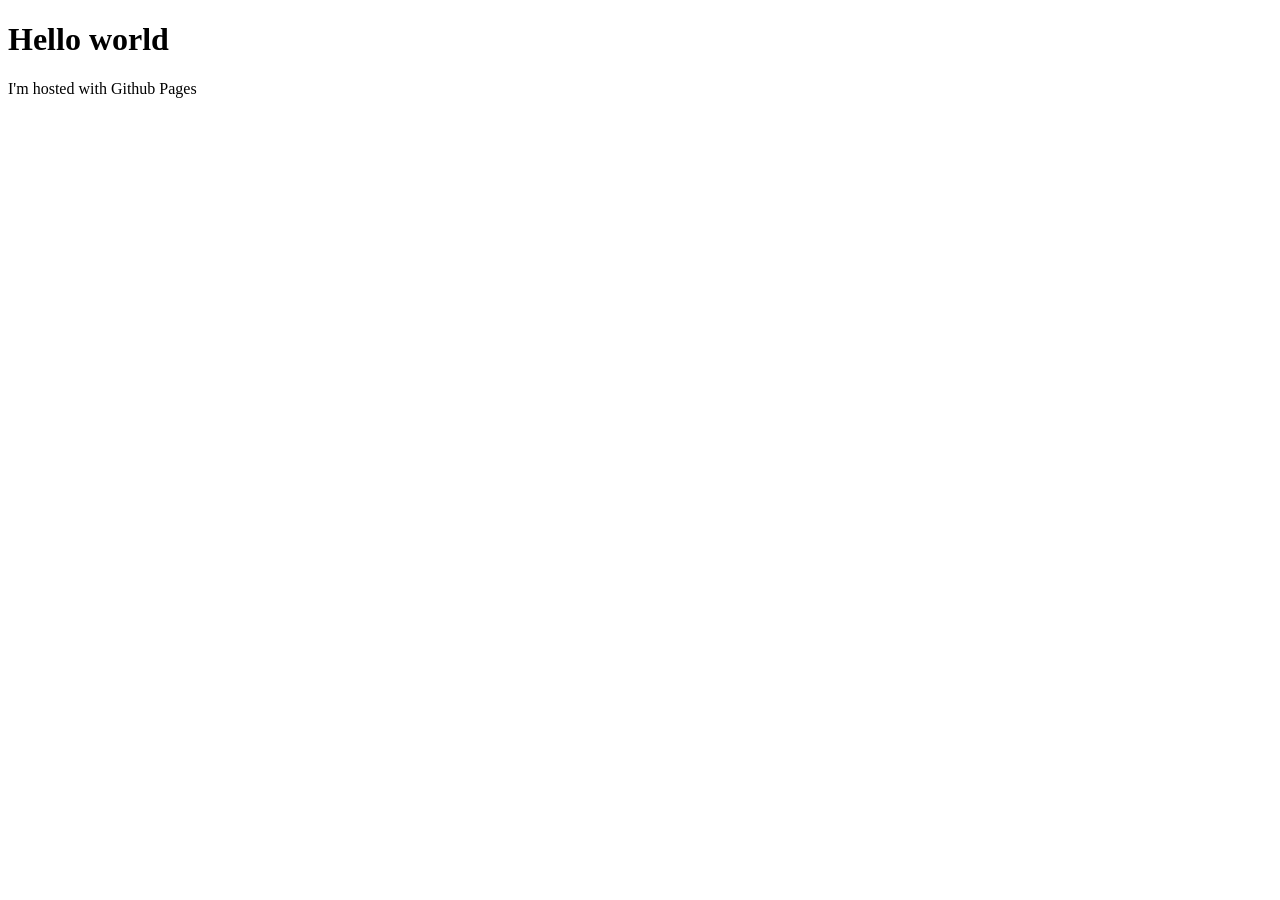
==== index.html @ 1a3bf4dc "Create index.html" ====
<!DOCTYPE html>
<html lang="en">
<head>
    <meta charset="UTF-8">
    <meta name="viewport" content="width=device-width, initial-scale=1.0">
    <title>Document</title>
</head>
<body>
    <h1>Hello world</h1>
    <p>I'm hosted with Github Pages</p>
</body>
</html>
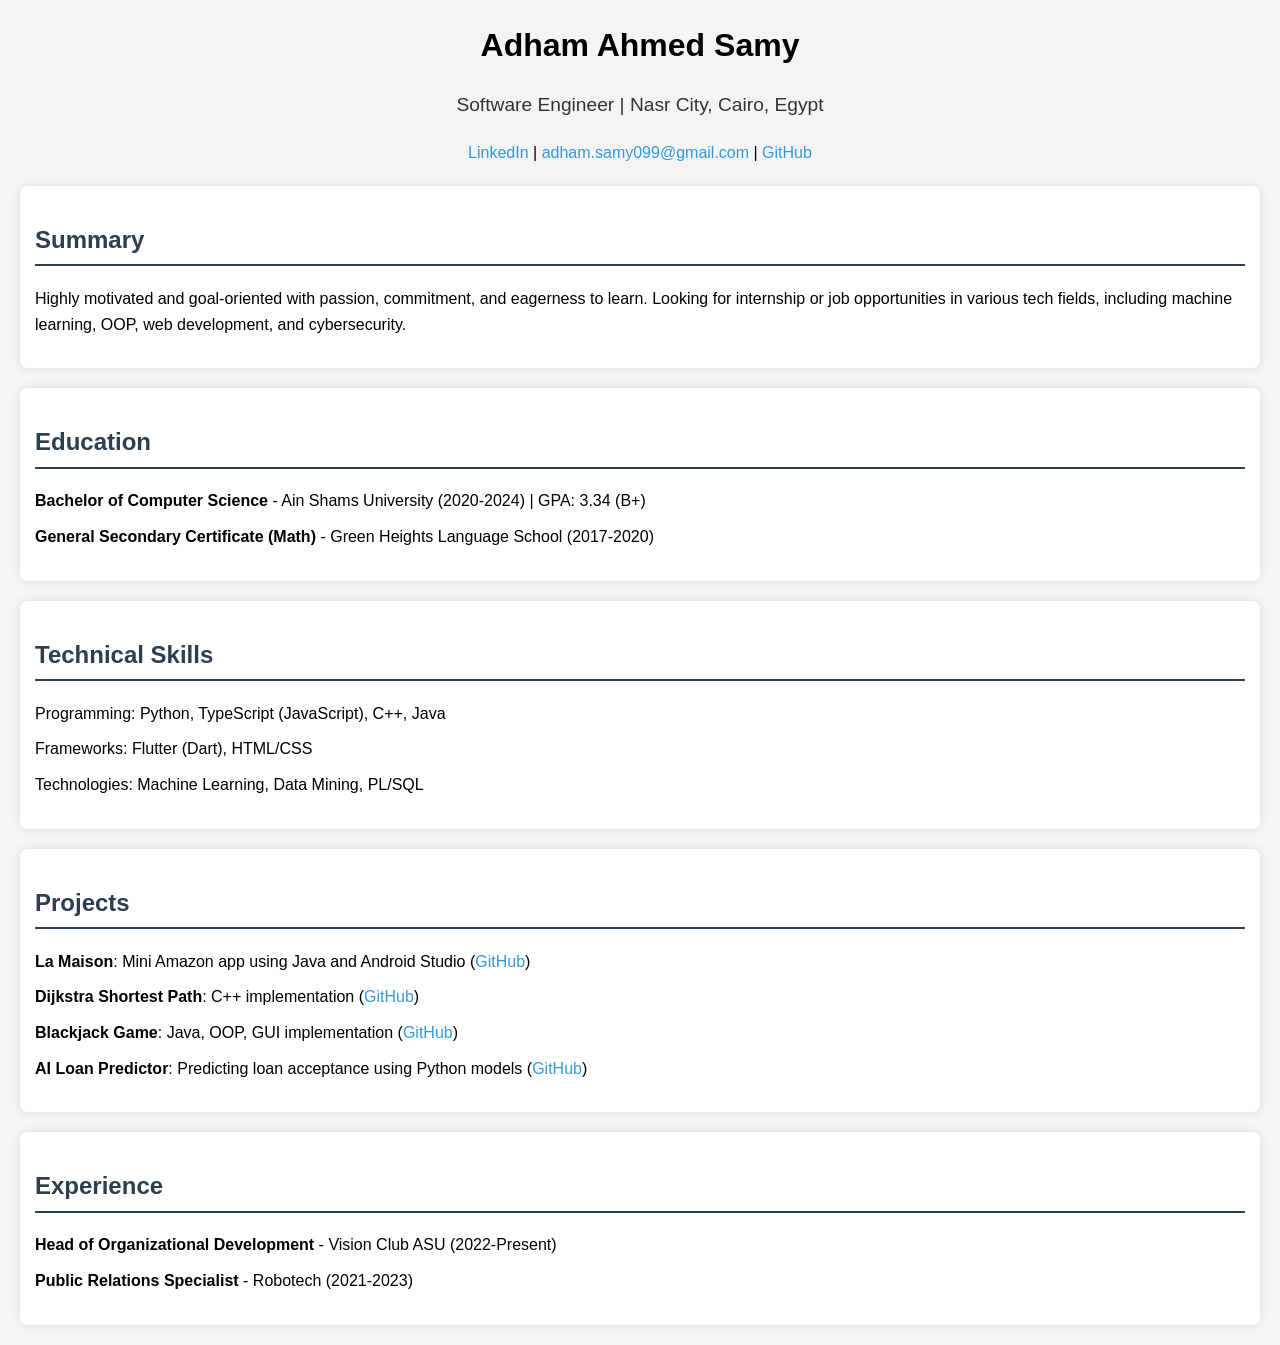
==== commit 98b2ece3: "ChatGpt1" ====
--- a/index.html
+++ b/index.html
@@ -3,10 +3,56 @@
 <head>
     <meta charset="UTF-8">
     <meta name="viewport" content="width=device-width, initial-scale=1.0">
-    <title>Document</title>
+    <title>Adham Ahmed Samy - CV</title>
+    <link rel="stylesheet" href="style.css">
 </head>
 <body>
-    <h1>Hello world</h1>
-    <p>I'm hosted with Github Pages</p>
+    <header>
+        <h1>Adham Ahmed Samy</h1>
+        <p>Software Engineer | Nasr City, Cairo, Egypt</p>
+        <a href="https://www.linkedin.com/in/adham-samy99/">LinkedIn</a> | 
+        <a href="mailto:adham.samy099@gmail.com">adham.samy099@gmail.com</a> | 
+        <a href="https://github.com/AdhamSamy58">GitHub</a>
+    </header>
+
+    <section>
+        <h2>Summary</h2>
+        <p>Highly motivated and goal-oriented with passion, commitment, and eagerness to learn. Looking for internship or job opportunities in various tech fields, including machine learning, OOP, web development, and cybersecurity.</p>
+    </section>
+
+    <section>
+        <h2>Education</h2>
+        <ul>
+            <li><strong>Bachelor of Computer Science</strong> - Ain Shams University (2020-2024) | GPA: 3.34 (B+)</li>
+            <li><strong>General Secondary Certificate (Math)</strong> - Green Heights Language School (2017-2020)</li>
+        </ul>
+    </section>
+
+    <section>
+        <h2>Technical Skills</h2>
+        <ul>
+            <li>Programming: Python, TypeScript (JavaScript), C++, Java</li>
+            <li>Frameworks: Flutter (Dart), HTML/CSS</li>
+            <li>Technologies: Machine Learning, Data Mining, PL/SQL</li>
+        </ul>
+    </section>
+
+    <section>
+        <h2>Projects</h2>
+        <ul>
+            <li><strong>La Maison</strong>: Mini Amazon app using Java and Android Studio (<a href="https://github.com/AdhamSamy58/La-Maison">GitHub</a>)</li>
+            <li><strong>Dijkstra Shortest Path</strong>: C++ implementation (<a href="https://github.com/AdhamSamy58/Dijkstra-shortest-path">GitHub</a>)</li>
+            <li><strong>Blackjack Game</strong>: Java, OOP, GUI implementation (<a href="https://github.com/AdhamSamy58/BlackJack">GitHub</a>)</li>
+            <li><strong>AI Loan Predictor</strong>: Predicting loan acceptance using Python models (<a href="https://github.com/AdhamSamy58/Loan-Prediction-AI">GitHub</a>)</li>
+        </ul>
+    </section>
+
+    <section>
+        <h2>Experience</h2>
+        <ul>
+            <li><strong>Head of Organizational Development</strong> - Vision Club ASU (2022-Present)</li>
+            <li><strong>Public Relations Specialist</strong> - Robotech (2021-2023)</li>
+        </ul>
+    </section>
 </body>
-</html>+</html>
--- a/style.css
+++ b/style.css
@@ -0,0 +1,53 @@
+body {
+    font-family: Arial, sans-serif;
+    margin: 20px;
+    background-color: #f4f4f4;
+    line-height: 1.6;
+}
+
+header {
+    text-align: center;
+    margin-bottom: 20px;
+}
+
+header h1 {
+    font-size: 2em;
+    margin: 0;
+}
+
+header p {
+    font-size: 1.2em;
+    color: #333;
+}
+
+section {
+    background: white;
+    padding: 15px;
+    margin-bottom: 20px;
+    border-radius: 8px;
+    box-shadow: 0 0 10px rgba(0, 0, 0, 0.1);
+}
+
+h2 {
+    color: #2c3e50;
+    border-bottom: 2px solid #2c3e50;
+    padding-bottom: 5px;
+}
+
+ul {
+    list-style-type: none;
+    padding: 0;
+}
+
+ul li {
+    margin-bottom: 10px;
+}
+
+a {
+    color: #3498db;
+    text-decoration: none;
+}
+
+a:hover {
+    text-decoration: underline;
+}
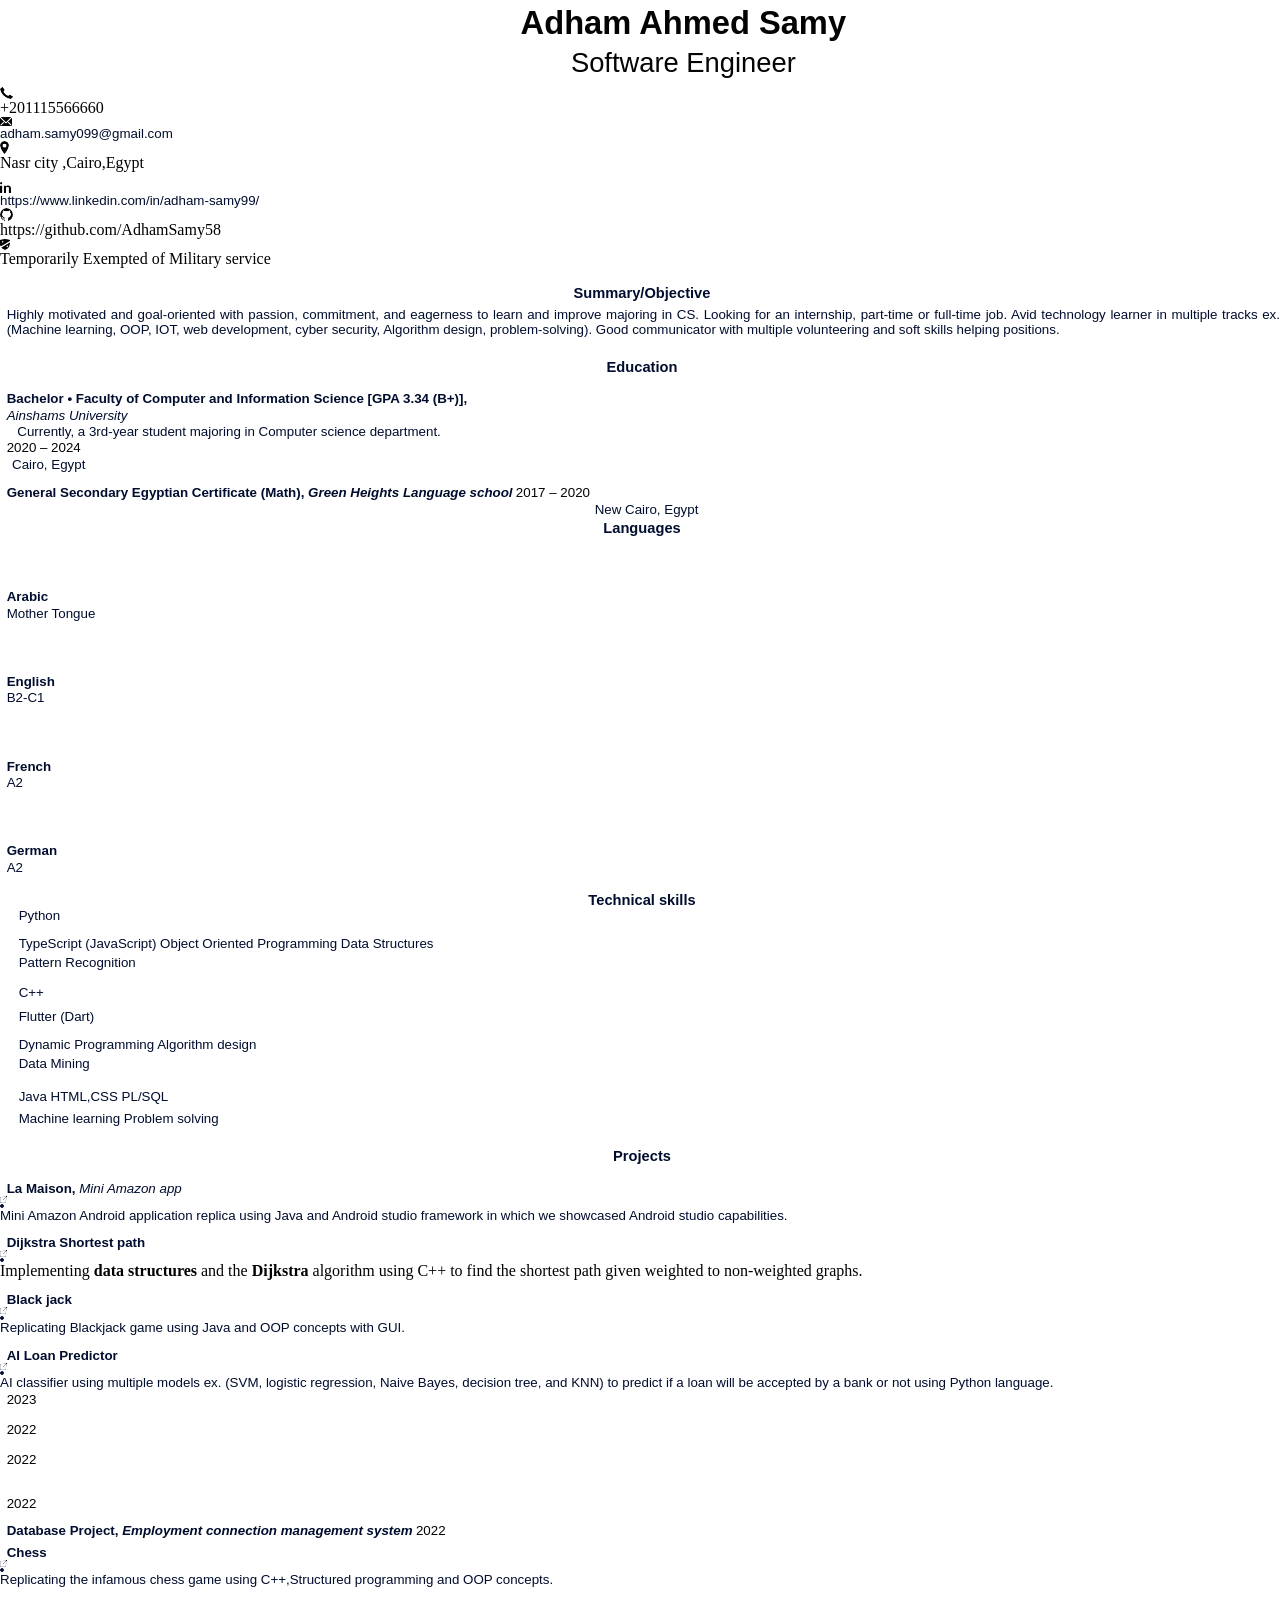
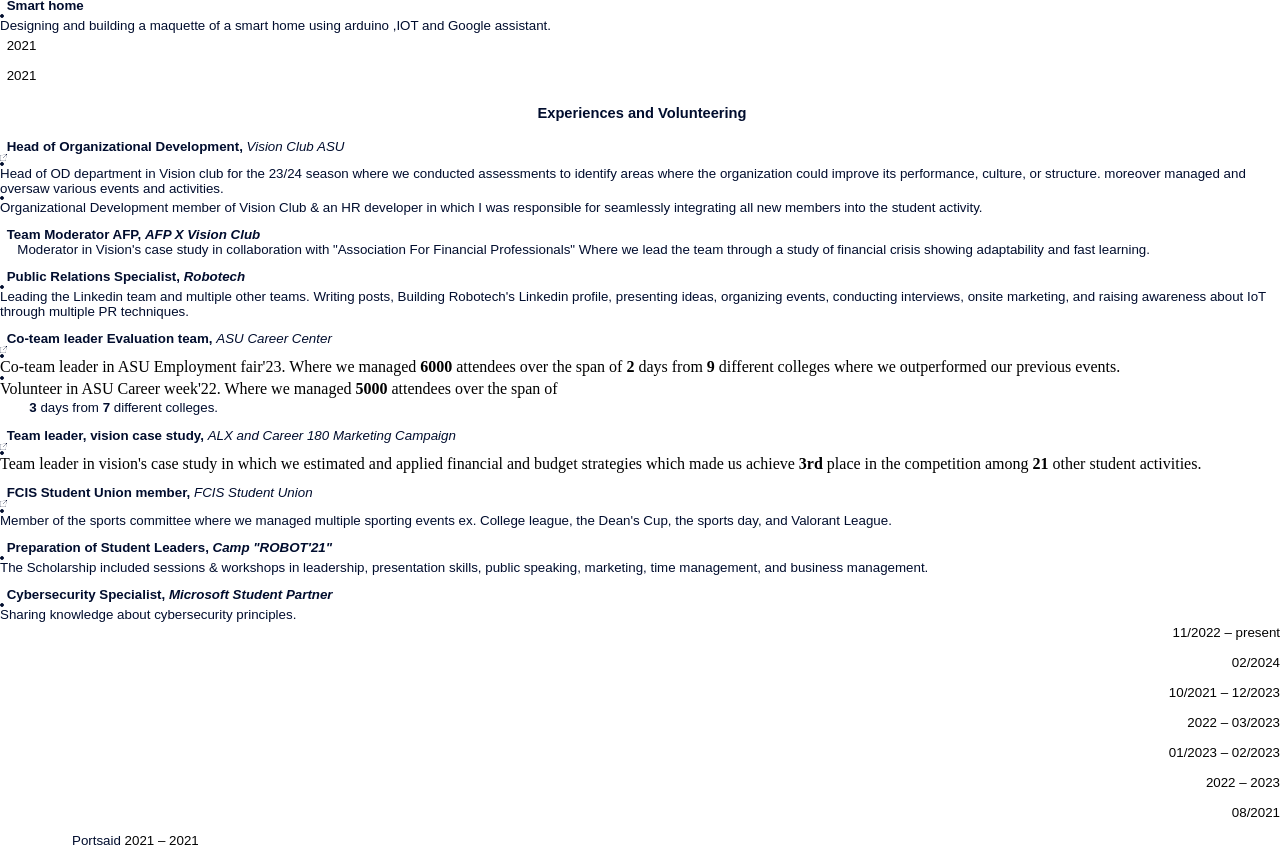
==== commit ddfb69ff: "2" ====
--- a/index.html
+++ b/index.html
@@ -1,58 +1,20 @@
-<!DOCTYPE html>
-<html lang="en">
-<head>
-    <meta charset="UTF-8">
-    <meta name="viewport" content="width=device-width, initial-scale=1.0">
-    <title>Adham Ahmed Samy - CV</title>
-    <link rel="stylesheet" href="style.css">
-</head>
-<body>
-    <header>
-        <h1>Adham Ahmed Samy</h1>
-        <p>Software Engineer | Nasr City, Cairo, Egypt</p>
-        <a href="https://www.linkedin.com/in/adham-samy99/">LinkedIn</a> | 
-        <a href="mailto:adham.samy099@gmail.com">adham.samy099@gmail.com</a> | 
-        <a href="https://github.com/AdhamSamy58">GitHub</a>
-    </header>
-
-    <section>
-        <h2>Summary</h2>
-        <p>Highly motivated and goal-oriented with passion, commitment, and eagerness to learn. Looking for internship or job opportunities in various tech fields, including machine learning, OOP, web development, and cybersecurity.</p>
-    </section>
-
-    <section>
-        <h2>Education</h2>
-        <ul>
-            <li><strong>Bachelor of Computer Science</strong> - Ain Shams University (2020-2024) | GPA: 3.34 (B+)</li>
-            <li><strong>General Secondary Certificate (Math)</strong> - Green Heights Language School (2017-2020)</li>
-        </ul>
-    </section>
-
-    <section>
-        <h2>Technical Skills</h2>
-        <ul>
-            <li>Programming: Python, TypeScript (JavaScript), C++, Java</li>
-            <li>Frameworks: Flutter (Dart), HTML/CSS</li>
-            <li>Technologies: Machine Learning, Data Mining, PL/SQL</li>
-        </ul>
-    </section>
-
-    <section>
-        <h2>Projects</h2>
-        <ul>
-            <li><strong>La Maison</strong>: Mini Amazon app using Java and Android Studio (<a href="https://github.com/AdhamSamy58/La-Maison">GitHub</a>)</li>
-            <li><strong>Dijkstra Shortest Path</strong>: C++ implementation (<a href="https://github.com/AdhamSamy58/Dijkstra-shortest-path">GitHub</a>)</li>
-            <li><strong>Blackjack Game</strong>: Java, OOP, GUI implementation (<a href="https://github.com/AdhamSamy58/BlackJack">GitHub</a>)</li>
-            <li><strong>AI Loan Predictor</strong>: Predicting loan acceptance using Python models (<a href="https://github.com/AdhamSamy58/Loan-Prediction-AI">GitHub</a>)</li>
-        </ul>
-    </section>
-
-    <section>
-        <h2>Experience</h2>
-        <ul>
-            <li><strong>Head of Organizational Development</strong> - Vision Club ASU (2022-Present)</li>
-            <li><strong>Public Relations Specialist</strong> - Robotech (2021-2023)</li>
-        </ul>
-    </section>
-</body>
-</html>
+<!DOCTYPE  html PUBLIC "-//W3C//DTD XHTML 1.0 Transitional//EN" "http://www.w3.org/TR/xhtml1/DTD/xhtml1-transitional.dtd">
+<html xmlns="http://www.w3.org/1999/xhtml" xml:lang="en" lang="en"><head><meta http-equiv="Content-Type" content="text/html; charset=utf-8"/><title>403af9e7-9fe2-481f-be42-6bff3a7cb228</title><meta name="author" content="FlowCV - https://flowcv.com"/><meta name="keywords" content="Free Online Resume Builder, FlowCV - https://flowcv.com"/><style type="text/css"> * {margin:0; padding:0; text-indent:0; }
+ h1 { color: #030303; font-family:"Gill Sans MT", sans-serif; font-style: normal; font-weight: bold; text-decoration: none; font-size: 24.5pt; }
+ .s1 { color: #030303; font-family:"Gill Sans MT", sans-serif; font-style: normal; font-weight: normal; text-decoration: none; font-size: 20.5pt; }
+ .s2 { color: black; font-family:"Times New Roman", serif; font-style: normal; font-weight: normal; text-decoration: none; font-size: 10pt; vertical-align: 1pt; }
+ .s3 { color: #010D2E; font-family:"Gill Sans MT", sans-serif; font-style: normal; font-weight: normal; text-decoration: none; font-size: 10pt; vertical-align: 1pt; }
+ .s4 { color: #010D2E; font-family:"Times New Roman", serif; font-style: normal; font-weight: normal; text-decoration: none; font-size: 10pt; vertical-align: 1pt; }
+ .s5 { color: #010D2E; font-family:"Gill Sans MT", sans-serif; font-style: normal; font-weight: normal; text-decoration: none; font-size: 10pt; vertical-align: 1pt; }
+ .s6 { color: #010D2E; font-family:"Times New Roman", serif; font-style: normal; font-weight: normal; text-decoration: none; font-size: 10pt; vertical-align: 1pt; }
+ .s7 { color: black; font-family:"Times New Roman", serif; font-style: normal; font-weight: normal; text-decoration: none; font-size: 10pt; }
+ .s8 { color: #010D2E; font-family:"Gill Sans MT", sans-serif; font-style: normal; font-weight: normal; text-decoration: none; font-size: 10pt; }
+ .s9 { color: #010D2E; font-family:"Times New Roman", serif; font-style: normal; font-weight: normal; text-decoration: none; font-size: 10pt; }
+ .p, p { color: #010D2E; font-family:"Gill Sans MT", sans-serif; font-style: normal; font-weight: normal; text-decoration: none; font-size: 10pt; margin:0pt; }
+ .s10 { color: #010D2E; font-family:"Times New Roman", serif; font-style: normal; font-weight: normal; text-decoration: none; font-size: 10pt; }
+ h2 { color: #010D2E; font-family:"Gill Sans MT", sans-serif; font-style: normal; font-weight: bold; text-decoration: none; font-size: 10pt; }
+ .s11 { color: #010D2E; font-family:"Gill Sans MT", sans-serif; font-style: italic; font-weight: normal; text-decoration: none; font-size: 10pt; }
+ .s12 { color: #030303; font-family:"Gill Sans MT", sans-serif; font-style: normal; font-weight: normal; text-decoration: none; font-size: 10pt; }
+ .a { color: #010D2E; font-family:"Gill Sans MT", sans-serif; font-style: normal; font-weight: bold; text-decoration: none; font-size: 10pt; }
+ .s13 { color: #010D2E; font-family:"Gill Sans MT", sans-serif; font-style: italic; font-weight: normal; text-decoration: none; font-size: 10pt; }
+</style></head><body><h1 style="padding-top: 3pt;padding-left: 65pt;text-indent: 0pt;text-align: center;">Adham Ahmed Samy</h1><p class="s1" style="padding-top: 4pt;padding-left: 65pt;text-indent: 0pt;text-align: center;">Software Engineer</p><p class="s3" style="padding-top: 6pt;padding-left: 65pt;text-indent: 0pt;text-align: center;"><span><table border="0" cellspacing="0" cellpadding="0"><tr><td><img width="13" height="12" src="[data-uri]"/></td></tr></table></span><span class="s2"> </span>+201115566660  <span><a href="mailto:adham.samy099@gmail.com"><table border="0" cellspacing="0" cellpadding="0"><tr><td><img width="12" height="9" src="[data-uri]"/></td></tr></table></a></span><a href="mailto:adham.samy099@gmail.com" class="s6" target="_blank"> </a><a href="mailto:adham.samy099@gmail.com" class="s5" target="_blank">adham.samy099@gmail.com  </a><span><table border="0" cellspacing="0" cellpadding="0"><tr><td><img width="9" height="13" src="[data-uri]"/></td></tr></table></span><span class="s4"> </span>Nasr city ,Cairo,Egypt</p><p style="padding-top: 7pt;padding-left: 65pt;text-indent: 0pt;line-height: 160%;text-align: center;"><span><a href="https://www.linkedin.com/in/adham-samy99/"><table border="0" cellspacing="0" cellpadding="0"><tr><td><img width="11" height="11" src="[data-uri]"/></td></tr></table></a></span><a href="https://www.linkedin.com/in/adham-samy99/" style=" color: black; font-family:&quot;Times New Roman&quot;, serif; font-style: normal; font-weight: normal; text-decoration: none; font-size: 10pt;" target="_blank"> </a><a href="https://www.linkedin.com/in/adham-samy99/" class="s8" target="_blank">https://www.linkedin.com/in/adham-samy99/ </a><span><a href="https://github.com/AdhamSamy58"><table border="0" cellspacing="0" cellpadding="0"><tr><td><img width="13" height="13" src="[data-uri]"/></td></tr></table></a></span><a href="https://github.com/AdhamSamy58" class="s9" target="_blank"> </a>https://github.com/AdhamSamy58 <span><table border="0" cellspacing="0" cellpadding="0"><tr><td><img width="10" height="11" src="[data-uri]"/></td></tr></table></span><span class="s10"> </span>Temporarily Exempted of Military service</p><p style="text-indent: 0pt;text-align: left;"><br/></p><p style="padding-top: 2pt;padding-left: 3pt;text-indent: 0pt;text-align: center;"><span style=" color: #010D2E; font-family:&quot;Gill Sans MT&quot;, sans-serif; font-style: normal; font-weight: bold; text-decoration: none; font-size: 11pt;">Summary/Objective</span></p><p style="padding-left: 5pt;text-indent: 0pt;text-align: left;"/><p style="padding-top: 5pt;padding-left: 5pt;text-indent: 0pt;line-height: 110%;text-align: justify;">Highly motivated and goal-oriented with passion, commitment, and eagerness to learn and improve majoring in CS. Looking for an internship, part-time or full-time job. Avid technology learner in multiple tracks ex. (Machine learning, OOP, IOT, web development, cyber security, Algorithm design, problem-solving). Good communicator with multiple volunteering and soft skills helping positions.</p><p style="padding-top: 3pt;text-indent: 0pt;text-align: left;"><br/></p><p style="padding-top: 2pt;padding-left: 3pt;text-indent: 0pt;text-align: center;"><span style=" color: #010D2E; font-family:&quot;Gill Sans MT&quot;, sans-serif; font-style: normal; font-weight: bold; text-decoration: none; font-size: 11pt;">Education</span></p><p style="padding-left: 5pt;text-indent: 0pt;text-align: left;"/><p style="text-indent: 0pt;text-align: left;"><br/></p><h2 style="padding-top: 1pt;padding-left: 5pt;text-indent: 0pt;text-align: left;">Bachelor • Faculty of Computer and Information Science [GPA 3.34 (B+)],</h2><p class="s11" style="padding-top: 1pt;padding-left: 5pt;text-indent: 0pt;text-align: left;">Ainshams University</p><p style="padding-top: 1pt;padding-left: 13pt;text-indent: 0pt;text-align: left;">Currently, a 3rd-year student majoring in Computer science department.</p><p class="s12" style="padding-top: 1pt;padding-left: 5pt;text-indent: 0pt;text-align: left;">2020 – 2024</p><p style="padding-top: 1pt;padding-left: 9pt;text-indent: 0pt;text-align: left;">Cairo, Egypt</p><h2 style="padding-top: 10pt;padding-left: 5pt;text-indent: 0pt;text-align: left;">General Secondary Egyptian Certificate (Math), <i>Green Heights Language school</i><span class="s10">             </span><span class="s12">2017 – 2020</span></h2><p style="padding-top: 1pt;padding-left: 446pt;text-indent: 0pt;text-align: left;">New Cairo, Egypt</p><p style="padding-top: 2pt;padding-left: 3pt;text-indent: 0pt;text-align: center;"><span style=" color: #010D2E; font-family:&quot;Gill Sans MT&quot;, sans-serif; font-style: normal; font-weight: bold; text-decoration: none; font-size: 11pt;">Languages</span></p><p style="text-indent: 0pt;text-align: left;"/><h2 style="padding-top: 40pt;padding-left: 5pt;text-indent: 0pt;text-align: left;">Arabic</h2><p style="padding-top: 1pt;padding-left: 5pt;text-indent: 0pt;text-align: left;">Mother Tongue</p><h2 style="padding-top: 40pt;padding-left: 5pt;text-indent: 0pt;text-align: left;">English</h2><p style="padding-top: 1pt;padding-left: 5pt;text-indent: 0pt;text-align: left;">B2-C1</p><h2 style="padding-top: 40pt;padding-left: 5pt;text-indent: 0pt;text-align: left;">French</h2><p style="padding-top: 1pt;padding-left: 5pt;text-indent: 0pt;text-align: left;">A2</p><h2 style="padding-top: 40pt;padding-left: 5pt;text-indent: 0pt;text-align: left;">German</h2><p style="padding-top: 1pt;padding-left: 5pt;text-indent: 0pt;text-align: left;">A2</p><p style="text-indent: 0pt;text-align: left;"><br/></p><p style="padding-top: 2pt;padding-left: 3pt;text-indent: 0pt;text-align: center;"><span style=" color: #010D2E; font-family:&quot;Gill Sans MT&quot;, sans-serif; font-style: normal; font-weight: bold; text-decoration: none; font-size: 11pt;">Technical skills</span></p><p style="text-indent: 0pt;text-align: left;"/><p style="text-indent: 0pt;text-align: left;"/><p style="padding-left: 14pt;text-indent: 0pt;text-align: left;">Python</p><p style="text-indent: 0pt;text-align: left;"/><p style="text-indent: 0pt;text-align: left;"/><p style="text-indent: 0pt;text-align: left;"/><p style="padding-top: 7pt;padding-left: 14pt;text-indent: 0pt;line-height: 168%;text-align: left;">TypeScript (JavaScript) Object Oriented Programming Data Structures</p><p style="text-indent: 0pt;text-align: left;"/><p style="padding-left: 14pt;text-indent: 0pt;text-align: left;">Pattern Recognition</p><p style="text-indent: 0pt;text-align: left;"><br/></p><p style="padding-left: 14pt;text-indent: 0pt;text-align: left;">C++</p><p style="text-indent: 0pt;text-align: left;"/><p style="text-indent: 0pt;text-align: left;"/><p style="padding-top: 7pt;padding-left: 14pt;text-indent: 0pt;text-align: left;">Flutter (Dart)</p><p style="text-indent: 0pt;text-align: left;"/><p style="text-indent: 0pt;text-align: left;"/><p style="padding-top: 7pt;padding-left: 14pt;text-indent: 0pt;line-height: 168%;text-align: left;">Dynamic Programming Algorithm design</p><p style="text-indent: 0pt;text-align: left;"/><p style="padding-left: 14pt;text-indent: 0pt;text-align: left;">Data Mining</p><p style="text-indent: 0pt;text-align: left;"><br/></p><p style="padding-left: 14pt;text-indent: 0pt;line-height: 168%;text-align: left;">Java HTML,CSS PL/SQL</p><p style="text-indent: 0pt;text-align: left;"/><p style="text-indent: 0pt;text-align: left;"/><p style="text-indent: 0pt;text-align: left;"/><p style="text-indent: 0pt;text-align: left;"/><p style="text-indent: 0pt;text-align: left;"/><p style="padding-left: 14pt;text-indent: 0pt;line-height: 168%;text-align: left;">Machine learning Problem solving</p><p style="text-indent: 0pt;text-align: left;"><br/></p><p style="padding-top: 2pt;padding-left: 3pt;text-indent: 0pt;text-align: center;"><span style=" color: #010D2E; font-family:&quot;Gill Sans MT&quot;, sans-serif; font-style: normal; font-weight: bold; text-decoration: none; font-size: 11pt;">Projects</span></p><p style="padding-left: 5pt;text-indent: 0pt;text-align: left;"/><p style="text-indent: 0pt;text-align: left;"><br/></p><p style="padding-top: 1pt;padding-left: 5pt;text-indent: 0pt;text-align: left;"><a href="https://github.com/AdhamSamy58/La-Maison" class="a" target="_blank">La Maison, </a><a href="https://github.com/AdhamSamy58/La-Maison" class="s13" target="_blank">Mini Amazon app </a><span><a href="https://github.com/AdhamSamy58/La-Maison"><table border="0" cellspacing="0" cellpadding="0"><tr><td><img width="7" height="7" src="[data-uri]"/></td></tr></table></a></span></p><p class="s7" style="padding-top: 1pt;padding-left: 22pt;text-indent: -7pt;line-height: 110%;text-align: left;"><span><table border="0" cellspacing="0" cellpadding="0"><tr><td><img width="4" height="4" src="[data-uri]"/></td></tr></table></span> <span class="p">Mini Amazon Android application replica using Java and Android studio framework in which we showcased Android studio capabilities.</span></p><p style="padding-top: 9pt;padding-left: 5pt;text-indent: 0pt;text-align: left;"><a href="https://github.com/AdhamSamy58/Dijkstra-shortest-path" class="a" target="_blank">Dijkstra Shortest path </a><span><a href="https://github.com/AdhamSamy58/Dijkstra-shortest-path"><table border="0" cellspacing="0" cellpadding="0"><tr><td><img width="7" height="7" src="[data-uri]"/></td></tr></table></a></span></p><p style="padding-top: 1pt;padding-left: 22pt;text-indent: -7pt;line-height: 110%;text-align: left;"><span><table border="0" cellspacing="0" cellpadding="0"><tr><td><img width="4" height="4" src="[data-uri]"/></td></tr></table></span><span class="s7"> </span>Implementing <b>data structures </b>and the <b>Dijkstra </b>algorithm using C++ to find the shortest path given weighted to non-weighted graphs.</p><p style="padding-top: 9pt;padding-left: 5pt;text-indent: 0pt;text-align: left;"><a href="https://github.com/AdhamSamy58/BlackJack" class="a" target="_blank">Black jack </a><span><a href="https://github.com/AdhamSamy58/BlackJack"><table border="0" cellspacing="0" cellpadding="0"><tr><td><img width="7" height="7" src="[data-uri]"/></td></tr></table></a></span></p><p class="s7" style="padding-top: 1pt;padding-left: 14pt;text-indent: 0pt;text-align: left;"><span><table border="0" cellspacing="0" cellpadding="0"><tr><td><img width="4" height="4" src="[data-uri]"/></td></tr></table></span> <span class="p">Replicating Blackjack game using Java and OOP concepts with GUI.</span></p><p style="padding-top: 10pt;padding-left: 5pt;text-indent: 0pt;text-align: left;"><a href="https://github.com/AdhamSamy58/Loan-Prediction-AI" class="a" target="_blank">AI Loan Predictor </a><span><a href="https://github.com/AdhamSamy58/Loan-Prediction-AI"><table border="0" cellspacing="0" cellpadding="0"><tr><td><img width="7" height="7" src="[data-uri]"/></td></tr></table></a></span></p><p class="s7" style="padding-top: 1pt;padding-left: 22pt;text-indent: -7pt;line-height: 110%;text-align: left;"><span><table border="0" cellspacing="0" cellpadding="0"><tr><td><img width="4" height="4" src="[data-uri]"/></td></tr></table></span> <span class="p">AI classifier using multiple models ex. (SVM, logistic regression, Naive Bayes, decision tree, and KNN) to predict if a loan will be accepted by a bank or not using Python language.</span></p><p class="s12" style="padding-top: 1pt;padding-left: 5pt;text-indent: 0pt;text-align: left;">2023</p><p style="text-indent: 0pt;text-align: left;"><br/></p><p class="s12" style="padding-left: 5pt;text-indent: 0pt;text-align: left;">2022</p><p style="text-indent: 0pt;text-align: left;"><br/></p><p class="s12" style="padding-left: 5pt;text-indent: 0pt;text-align: left;">2022</p><p style="padding-top: 11pt;text-indent: 0pt;text-align: left;"><br/></p><p class="s12" style="padding-left: 5pt;text-indent: 0pt;text-align: left;">2022</p><h2 style="padding-top: 9pt;padding-left: 5pt;text-indent: 0pt;text-align: left;">Database Project, <i>Employment connection management system</i><span class="s10">                           </span><span class="s12">2022</span></h2><p style="padding-top: 4pt;padding-left: 5pt;text-indent: 0pt;text-align: left;"><a href="https://github.com/AdhamSamy58/Chess-game" class="a" target="_blank">Chess </a><span><a href="https://github.com/AdhamSamy58/Chess-game"><table border="0" cellspacing="0" cellpadding="0"><tr><td><img width="7" height="7" src="[data-uri]"/></td></tr></table></a></span></p><p class="s7" style="padding-top: 1pt;padding-left: 22pt;text-indent: -7pt;line-height: 110%;text-align: left;"><span><table border="0" cellspacing="0" cellpadding="0"><tr><td><img width="4" height="4" src="[data-uri]"/></td></tr></table></span> <span class="p">Replicating the infamous chess game using C++,Structured programming and OOP concepts.</span></p><h2 style="padding-top: 8pt;padding-left: 5pt;text-indent: 0pt;text-align: left;">Smart home</h2><p class="s7" style="padding-top: 1pt;padding-left: 22pt;text-indent: -7pt;line-height: 110%;text-align: left;"><span><table border="0" cellspacing="0" cellpadding="0"><tr><td><img width="4" height="4" src="[data-uri]"/></td></tr></table></span> <span class="p">Designing and building a maquette of a smart home using arduino ,IOT and Google assistant.</span></p><p class="s12" style="padding-top: 4pt;padding-left: 5pt;text-indent: 0pt;text-align: left;">2021</p><p style="text-indent: 0pt;text-align: left;"><br/></p><p class="s12" style="padding-left: 5pt;text-indent: 0pt;text-align: left;">2021</p><p style="padding-top: 3pt;text-indent: 0pt;text-align: left;"><br/></p><p style="padding-top: 2pt;padding-left: 3pt;text-indent: 0pt;text-align: center;"><span style=" color: #010D2E; font-family:&quot;Gill Sans MT&quot;, sans-serif; font-style: normal; font-weight: bold; text-decoration: none; font-size: 11pt;">Experiences and Volunteering</span></p><p style="padding-left: 5pt;text-indent: 0pt;text-align: left;"/><p style="text-indent: 0pt;text-align: left;"><br/></p><p style="padding-top: 2pt;padding-left: 5pt;text-indent: 0pt;text-align: left;"><a href="https://www.instagram.com/p/CwVuozdtMpd/?utm_source=ig_web_copy_link&amp;igshid=MzRlODBiNWFlZA%3D%3D" class="a" target="_blank">Head of Organizational Development, </a><a href="https://www.instagram.com/p/CwVuozdtMpd/?utm_source=ig_web_copy_link&amp;igshid=MzRlODBiNWFlZA%3D%3D" class="s13" target="_blank">Vision Club ASU </a><span><a href="https://www.instagram.com/p/CwVuozdtMpd/?utm_source=ig_web_copy_link&amp;igshid=MzRlODBiNWFlZA%3D%3D"><table border="0" cellspacing="0" cellpadding="0"><tr><td><img width="7" height="7" src="[data-uri]"/></td></tr></table></a></span></p><p class="s7" style="padding-top: 1pt;padding-left: 22pt;text-indent: -7pt;line-height: 110%;text-align: left;"><span><table border="0" cellspacing="0" cellpadding="0"><tr><td><img width="4" height="4" src="[data-uri]"/></td></tr></table></span> <span class="p">Head of OD department in Vision club for the 23/24 season where we conducted assessments to identify areas where the organization could improve its performance, culture, or structure. moreover managed and oversaw various events and activities.</span></p><p class="s7" style="padding-left: 22pt;text-indent: -7pt;line-height: 110%;text-align: left;"><span><table border="0" cellspacing="0" cellpadding="0"><tr><td><img width="4" height="4" src="[data-uri]"/></td></tr></table></span> <span class="p">Organizational Development member of Vision Club &amp; an HR developer in which I was responsible for seamlessly integrating all new members into the student activity.</span></p><h2 style="padding-top: 9pt;padding-left: 5pt;text-indent: 0pt;text-align: left;">Team Moderator AFP, <i>AFP X Vision Club</i></h2><p style="padding-top: 1pt;padding-left: 13pt;text-indent: 0pt;line-height: 110%;text-align: left;">Moderator in Vision&#39;s case study in collaboration with &quot;Association For Financial Professionals&quot; Where we lead the team through a study of financial crisis showing adaptability and fast learning.</p><h2 style="padding-top: 8pt;padding-left: 5pt;text-indent: 0pt;text-align: left;">Public Relations Specialist, <i>Robotech</i></h2><p class="s7" style="padding-top: 1pt;padding-left: 22pt;text-indent: -7pt;line-height: 110%;text-align: left;"><span><table border="0" cellspacing="0" cellpadding="0"><tr><td><img width="4" height="4" src="[data-uri]"/></td></tr></table></span> <span class="p">Leading the Linkedin team and multiple other teams. Writing posts, Building Robotech&#39;s Linkedin profile, presenting ideas, organizing events, conducting interviews, onsite marketing, and raising awareness about IoT through multiple PR techniques.</span></p><p style="padding-top: 9pt;padding-left: 5pt;text-indent: 0pt;text-align: left;"><a href="https://github.com/AdhamSamy58/Career_week_22" class="a" target="_blank">Co-team leader Evaluation team, </a><a href="https://github.com/AdhamSamy58/Career_week_22" class="s13" target="_blank">ASU Career Center </a><span><a href="https://github.com/AdhamSamy58/Career_week_22"><table border="0" cellspacing="0" cellpadding="0"><tr><td><img width="7" height="7" src="[data-uri]"/></td></tr></table></a></span></p><p style="padding-top: 1pt;padding-left: 22pt;text-indent: -7pt;line-height: 110%;text-align: left;"><span><table border="0" cellspacing="0" cellpadding="0"><tr><td><img width="4" height="4" src="[data-uri]"/></td></tr></table></span><span class="s7"> </span>Co-team leader in ASU Employment fair&#39;23. Where we managed <b>6000 </b>attendees over the span of <b>2 </b>days from <b>9 </b>different colleges where we outperformed our previous events.</p><p style="padding-left: 14pt;text-indent: 0pt;line-height: 12pt;text-align: left;"><span><table border="0" cellspacing="0" cellpadding="0"><tr><td><img width="4" height="4" src="[data-uri]"/></td></tr></table></span><span class="s7"> </span>Volunteer in ASU Career week&#39;22. Where we managed <b>5000 </b>attendees over the span of</p><h2 style="padding-top: 1pt;padding-left: 22pt;text-indent: 0pt;text-align: left;">3 <span class="p">days from </span>7 <span class="p">different colleges.</span></h2><p style="padding-top: 10pt;padding-left: 5pt;text-indent: 0pt;text-align: left;"><a href="https://github.com/AdhamSamy58/Vision-case-study" class="a" target="_blank">Team leader, vision case study, </a><a href="https://github.com/AdhamSamy58/Vision-case-study" class="s13" target="_blank">ALX and Career 180 Marketing Campaign </a><span><a href="https://github.com/AdhamSamy58/Vision-case-study"><table border="0" cellspacing="0" cellpadding="0"><tr><td><img width="7" height="7" src="[data-uri]"/></td></tr></table></a></span></p><p style="padding-top: 1pt;padding-left: 22pt;text-indent: -7pt;line-height: 110%;text-align: left;"><span><table border="0" cellspacing="0" cellpadding="0"><tr><td><img width="4" height="4" src="[data-uri]"/></td></tr></table></span><span class="s7"> </span>Team leader in vision&#39;s case study in which we estimated and applied financial and budget strategies which made us achieve <b>3rd </b>place in the competition among <b>21 </b>other student activities.</p><p style="padding-top: 9pt;padding-left: 5pt;text-indent: 0pt;text-align: left;"><a href="https://www.facebook.com/FCIS.StudentUnion" class="a" target="_blank">FCIS Student Union member, </a><a href="https://www.facebook.com/FCIS.StudentUnion" class="s13" target="_blank">FCIS Student Union </a><span><a href="https://www.facebook.com/FCIS.StudentUnion"><table border="0" cellspacing="0" cellpadding="0"><tr><td><img width="7" height="7" src="[data-uri]"/></td></tr></table></a></span></p><p class="s7" style="padding-top: 1pt;padding-left: 22pt;text-indent: -7pt;line-height: 110%;text-align: left;"><span><table border="0" cellspacing="0" cellpadding="0"><tr><td><img width="4" height="4" src="[data-uri]"/></td></tr></table></span> <span class="p">Member of the sports committee where we managed multiple sporting events ex. College league, the Dean&#39;s Cup, the sports day, and Valorant League.</span></p><h2 style="padding-top: 9pt;padding-left: 5pt;text-indent: 0pt;text-align: left;">Preparation of Student Leaders, <i>Camp &quot;ROBOT&#39;21&quot;</i></h2><p class="s7" style="padding-top: 1pt;padding-left: 22pt;text-indent: -7pt;line-height: 110%;text-align: left;"><span><table border="0" cellspacing="0" cellpadding="0"><tr><td><img width="4" height="4" src="[data-uri]"/></td></tr></table></span> <span class="p">The Scholarship included sessions &amp; workshops in leadership, presentation skills, public speaking, marketing, time management, and business management.</span></p><h2 style="padding-top: 9pt;padding-left: 5pt;text-indent: 0pt;text-align: left;">Cybersecurity Specialist, <i>Microsoft Student Partner</i></h2><p class="s7" style="padding-top: 1pt;padding-left: 14pt;text-indent: 0pt;text-align: left;"><span><table border="0" cellspacing="0" cellpadding="0"><tr><td><img width="4" height="4" src="[data-uri]"/></td></tr></table></span> <span class="p">Sharing knowledge about cybersecurity principles.</span></p><p class="s12" style="padding-top: 2pt;text-indent: 0pt;text-align: right;">11/2022 – present</p><p style="text-indent: 0pt;text-align: left;"><br/></p><p class="s12" style="text-indent: 0pt;text-align: right;">02/2024</p><p style="text-indent: 0pt;text-align: left;"><br/></p><p class="s12" style="text-indent: 0pt;text-align: right;">10/2021 – 12/2023</p><p style="text-indent: 0pt;text-align: left;"><br/></p><p class="s12" style="text-indent: 0pt;text-align: right;">2022 – 03/2023</p><p style="text-indent: 0pt;text-align: left;"><br/></p><p class="s12" style="text-indent: 0pt;text-align: right;">01/2023 – 02/2023</p><p style="text-indent: 0pt;text-align: left;"><br/></p><p class="s12" style="text-indent: 0pt;text-align: right;">2022 – 2023</p><p style="text-indent: 0pt;text-align: left;"><br/></p><p class="s12" style="text-indent: 0pt;text-align: right;">08/2021</p><p style="padding-top: 1pt;padding-left: 36pt;text-indent: 18pt;line-height: 297%;text-align: left;">Portsaid <span style=" color: #030303;">2021 – 2021</span></p></body></html>
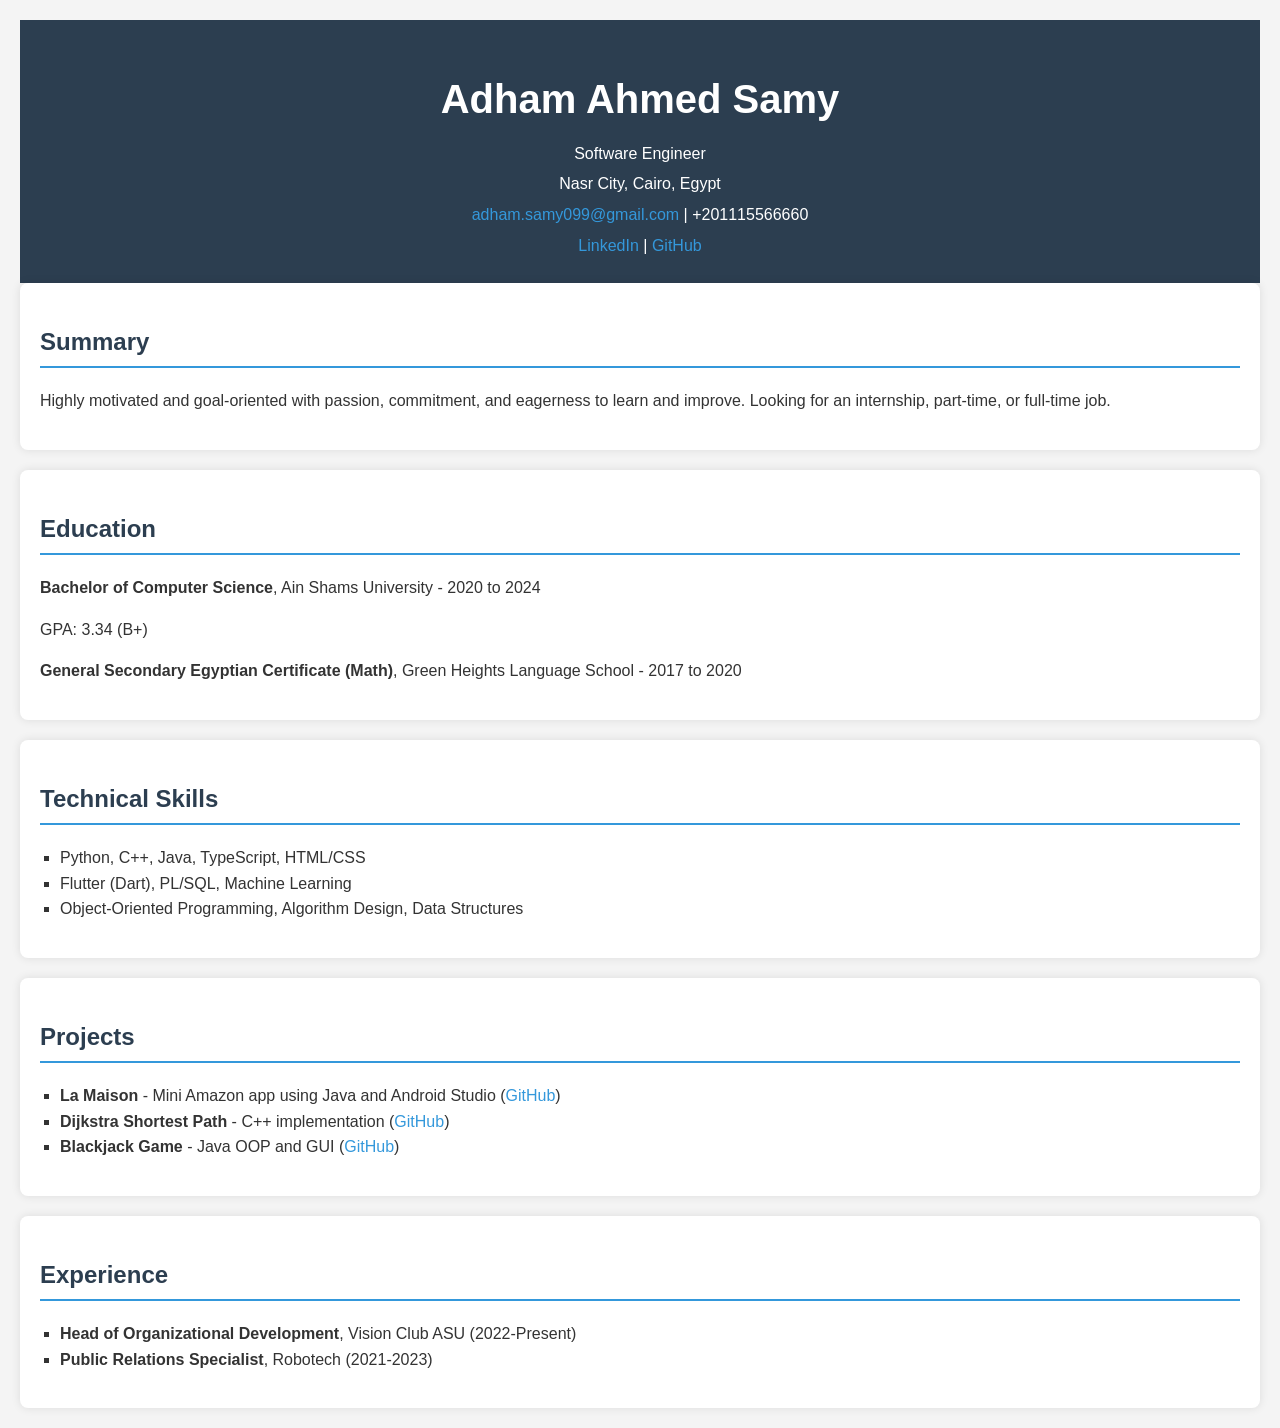
==== commit f5a12690: "3" ====
--- a/index.html
+++ b/index.html
@@ -1,4 +1,64 @@
-<!DOCTYPE  html PUBLIC "-//W3C//DTD XHTML 1.0 Transitional//EN" "http://www.w3.org/TR/xhtml1/DTD/xhtml1-transitional.dtd">
+<!DOCTYPE html>
+<html lang="en">
+<head>
+    <meta charset="UTF-8">
+    <meta name="viewport" content="width=device-width, initial-scale=1.0">
+    <title>Adham Ahmed Samy - CV</title>
+    <link rel="stylesheet" href="style.css">
+</head>
+<body>
+    <header>
+        <h1>Adham Ahmed Samy</h1>
+        <p>Software Engineer</p>
+        <p>Nasr City, Cairo, Egypt</p>
+        <p><a href="mailto:adham.samy099@gmail.com">adham.samy099@gmail.com</a> | +201115566660</p>
+        <p><a href="https://www.linkedin.com/in/adham-samy99/" target="_blank">LinkedIn</a> | <a href="https://github.com/AdhamSamy58" target="_blank">GitHub</a></p>
+    </header>
+
+    <section>
+        <h2>Summary</h2>
+        <p>Highly motivated and goal-oriented with passion, commitment, and eagerness to learn and improve. Looking for an internship, part-time, or full-time job.</p>
+    </section>
+
+    <section>
+        <h2>Education</h2>
+        <p><strong>Bachelor of Computer Science</strong>, Ain Shams University - 2020 to 2024</p>
+        <p>GPA: 3.34 (B+)</p>
+        <p><strong>General Secondary Egyptian Certificate (Math)</strong>, Green Heights Language School - 2017 to 2020</p>
+    </section>
+
+    <section>
+        <h2>Technical Skills</h2>
+        <ul>
+            <li>Python, C++, Java, TypeScript, HTML/CSS</li>
+            <li>Flutter (Dart), PL/SQL, Machine Learning</li>
+            <li>Object-Oriented Programming, Algorithm Design, Data Structures</li>
+        </ul>
+    </section>
+
+    <section>
+        <h2>Projects</h2>
+        <ul>
+            <li><strong>La Maison</strong> - Mini Amazon app using Java and Android Studio (<a href="https://github.com/AdhamSamy58/La-Maison">GitHub</a>)</li>
+            <li><strong>Dijkstra Shortest Path</strong> - C++ implementation (<a href="https://github.com/AdhamSamy58/Dijkstra-shortest-path">GitHub</a>)</li>
+            <li><strong>Blackjack Game</strong> - Java OOP and GUI (<a href="https://github.com/AdhamSamy58/BlackJack">GitHub</a>)</li>
+        </ul>
+    </section>
+
+    <section>
+        <h2>Experience</h2>
+        <ul>
+            <li><strong>Head of Organizational Development</strong>, Vision Club ASU (2022-Present)</li>
+            <li><strong>Public Relations Specialist</strong>, Robotech (2021-2023)</li>
+        </ul>
+    </section>
+</body>
+</html>
+
+
+
+
+<!-- <!DOCTYPE  html PUBLIC "-//W3C//DTD XHTML 1.0 Transitional//EN" "http://www.w3.org/TR/xhtml1/DTD/xhtml1-transitional.dtd">
 <html xmlns="http://www.w3.org/1999/xhtml" xml:lang="en" lang="en"><head><meta http-equiv="Content-Type" content="text/html; charset=utf-8"/><title>403af9e7-9fe2-481f-be42-6bff3a7cb228</title><meta name="author" content="FlowCV - https://flowcv.com"/><meta name="keywords" content="Free Online Resume Builder, FlowCV - https://flowcv.com"/><style type="text/css"> * {margin:0; padding:0; text-indent:0; }
  h1 { color: #030303; font-family:"Gill Sans MT", sans-serif; font-style: normal; font-weight: bold; text-decoration: none; font-size: 24.5pt; }
  .s1 { color: #030303; font-family:"Gill Sans MT", sans-serif; font-style: normal; font-weight: normal; text-decoration: none; font-size: 20.5pt; }
@@ -17,4 +77,4 @@
  .s12 { color: #030303; font-family:"Gill Sans MT", sans-serif; font-style: normal; font-weight: normal; text-decoration: none; font-size: 10pt; }
  .a { color: #010D2E; font-family:"Gill Sans MT", sans-serif; font-style: normal; font-weight: bold; text-decoration: none; font-size: 10pt; }
  .s13 { color: #010D2E; font-family:"Gill Sans MT", sans-serif; font-style: italic; font-weight: normal; text-decoration: none; font-size: 10pt; }
-</style></head><body><h1 style="padding-top: 3pt;padding-left: 65pt;text-indent: 0pt;text-align: center;">Adham Ahmed Samy</h1><p class="s1" style="padding-top: 4pt;padding-left: 65pt;text-indent: 0pt;text-align: center;">Software Engineer</p><p class="s3" style="padding-top: 6pt;padding-left: 65pt;text-indent: 0pt;text-align: center;"><span><table border="0" cellspacing="0" cellpadding="0"><tr><td><img width="13" height="12" src="[data-uri]"/></td></tr></table></span><span class="s2"> </span>+201115566660  <span><a href="mailto:adham.samy099@gmail.com"><table border="0" cellspacing="0" cellpadding="0"><tr><td><img width="12" height="9" src="[data-uri]"/></td></tr></table></a></span><a href="mailto:adham.samy099@gmail.com" class="s6" target="_blank"> </a><a href="mailto:adham.samy099@gmail.com" class="s5" target="_blank">adham.samy099@gmail.com  </a><span><table border="0" cellspacing="0" cellpadding="0"><tr><td><img width="9" height="13" src="[data-uri]"/></td></tr></table></span><span class="s4"> </span>Nasr city ,Cairo,Egypt</p><p style="padding-top: 7pt;padding-left: 65pt;text-indent: 0pt;line-height: 160%;text-align: center;"><span><a href="https://www.linkedin.com/in/adham-samy99/"><table border="0" cellspacing="0" cellpadding="0"><tr><td><img width="11" height="11" src="[data-uri]"/></td></tr></table></a></span><a href="https://www.linkedin.com/in/adham-samy99/" style=" color: black; font-family:&quot;Times New Roman&quot;, serif; font-style: normal; font-weight: normal; text-decoration: none; font-size: 10pt;" target="_blank"> </a><a href="https://www.linkedin.com/in/adham-samy99/" class="s8" target="_blank">https://www.linkedin.com/in/adham-samy99/ </a><span><a href="https://github.com/AdhamSamy58"><table border="0" cellspacing="0" cellpadding="0"><tr><td><img width="13" height="13" src="[data-uri]"/></td></tr></table></a></span><a href="https://github.com/AdhamSamy58" class="s9" target="_blank"> </a>https://github.com/AdhamSamy58 <span><table border="0" cellspacing="0" cellpadding="0"><tr><td><img width="10" height="11" src="[data-uri]"/></td></tr></table></span><span class="s10"> </span>Temporarily Exempted of Military service</p><p style="text-indent: 0pt;text-align: left;"><br/></p><p style="padding-top: 2pt;padding-left: 3pt;text-indent: 0pt;text-align: center;"><span style=" color: #010D2E; font-family:&quot;Gill Sans MT&quot;, sans-serif; font-style: normal; font-weight: bold; text-decoration: none; font-size: 11pt;">Summary/Objective</span></p><p style="padding-left: 5pt;text-indent: 0pt;text-align: left;"/><p style="padding-top: 5pt;padding-left: 5pt;text-indent: 0pt;line-height: 110%;text-align: justify;">Highly motivated and goal-oriented with passion, commitment, and eagerness to learn and improve majoring in CS. Looking for an internship, part-time or full-time job. Avid technology learner in multiple tracks ex. (Machine learning, OOP, IOT, web development, cyber security, Algorithm design, problem-solving). Good communicator with multiple volunteering and soft skills helping positions.</p><p style="padding-top: 3pt;text-indent: 0pt;text-align: left;"><br/></p><p style="padding-top: 2pt;padding-left: 3pt;text-indent: 0pt;text-align: center;"><span style=" color: #010D2E; font-family:&quot;Gill Sans MT&quot;, sans-serif; font-style: normal; font-weight: bold; text-decoration: none; font-size: 11pt;">Education</span></p><p style="padding-left: 5pt;text-indent: 0pt;text-align: left;"/><p style="text-indent: 0pt;text-align: left;"><br/></p><h2 style="padding-top: 1pt;padding-left: 5pt;text-indent: 0pt;text-align: left;">Bachelor • Faculty of Computer and Information Science [GPA 3.34 (B+)],</h2><p class="s11" style="padding-top: 1pt;padding-left: 5pt;text-indent: 0pt;text-align: left;">Ainshams University</p><p style="padding-top: 1pt;padding-left: 13pt;text-indent: 0pt;text-align: left;">Currently, a 3rd-year student majoring in Computer science department.</p><p class="s12" style="padding-top: 1pt;padding-left: 5pt;text-indent: 0pt;text-align: left;">2020 – 2024</p><p style="padding-top: 1pt;padding-left: 9pt;text-indent: 0pt;text-align: left;">Cairo, Egypt</p><h2 style="padding-top: 10pt;padding-left: 5pt;text-indent: 0pt;text-align: left;">General Secondary Egyptian Certificate (Math), <i>Green Heights Language school</i><span class="s10">             </span><span class="s12">2017 – 2020</span></h2><p style="padding-top: 1pt;padding-left: 446pt;text-indent: 0pt;text-align: left;">New Cairo, Egypt</p><p style="padding-top: 2pt;padding-left: 3pt;text-indent: 0pt;text-align: center;"><span style=" color: #010D2E; font-family:&quot;Gill Sans MT&quot;, sans-serif; font-style: normal; font-weight: bold; text-decoration: none; font-size: 11pt;">Languages</span></p><p style="text-indent: 0pt;text-align: left;"/><h2 style="padding-top: 40pt;padding-left: 5pt;text-indent: 0pt;text-align: left;">Arabic</h2><p style="padding-top: 1pt;padding-left: 5pt;text-indent: 0pt;text-align: left;">Mother Tongue</p><h2 style="padding-top: 40pt;padding-left: 5pt;text-indent: 0pt;text-align: left;">English</h2><p style="padding-top: 1pt;padding-left: 5pt;text-indent: 0pt;text-align: left;">B2-C1</p><h2 style="padding-top: 40pt;padding-left: 5pt;text-indent: 0pt;text-align: left;">French</h2><p style="padding-top: 1pt;padding-left: 5pt;text-indent: 0pt;text-align: left;">A2</p><h2 style="padding-top: 40pt;padding-left: 5pt;text-indent: 0pt;text-align: left;">German</h2><p style="padding-top: 1pt;padding-left: 5pt;text-indent: 0pt;text-align: left;">A2</p><p style="text-indent: 0pt;text-align: left;"><br/></p><p style="padding-top: 2pt;padding-left: 3pt;text-indent: 0pt;text-align: center;"><span style=" color: #010D2E; font-family:&quot;Gill Sans MT&quot;, sans-serif; font-style: normal; font-weight: bold; text-decoration: none; font-size: 11pt;">Technical skills</span></p><p style="text-indent: 0pt;text-align: left;"/><p style="text-indent: 0pt;text-align: left;"/><p style="padding-left: 14pt;text-indent: 0pt;text-align: left;">Python</p><p style="text-indent: 0pt;text-align: left;"/><p style="text-indent: 0pt;text-align: left;"/><p style="text-indent: 0pt;text-align: left;"/><p style="padding-top: 7pt;padding-left: 14pt;text-indent: 0pt;line-height: 168%;text-align: left;">TypeScript (JavaScript) Object Oriented Programming Data Structures</p><p style="text-indent: 0pt;text-align: left;"/><p style="padding-left: 14pt;text-indent: 0pt;text-align: left;">Pattern Recognition</p><p style="text-indent: 0pt;text-align: left;"><br/></p><p style="padding-left: 14pt;text-indent: 0pt;text-align: left;">C++</p><p style="text-indent: 0pt;text-align: left;"/><p style="text-indent: 0pt;text-align: left;"/><p style="padding-top: 7pt;padding-left: 14pt;text-indent: 0pt;text-align: left;">Flutter (Dart)</p><p style="text-indent: 0pt;text-align: left;"/><p style="text-indent: 0pt;text-align: left;"/><p style="padding-top: 7pt;padding-left: 14pt;text-indent: 0pt;line-height: 168%;text-align: left;">Dynamic Programming Algorithm design</p><p style="text-indent: 0pt;text-align: left;"/><p style="padding-left: 14pt;text-indent: 0pt;text-align: left;">Data Mining</p><p style="text-indent: 0pt;text-align: left;"><br/></p><p style="padding-left: 14pt;text-indent: 0pt;line-height: 168%;text-align: left;">Java HTML,CSS PL/SQL</p><p style="text-indent: 0pt;text-align: left;"/><p style="text-indent: 0pt;text-align: left;"/><p style="text-indent: 0pt;text-align: left;"/><p style="text-indent: 0pt;text-align: left;"/><p style="text-indent: 0pt;text-align: left;"/><p style="padding-left: 14pt;text-indent: 0pt;line-height: 168%;text-align: left;">Machine learning Problem solving</p><p style="text-indent: 0pt;text-align: left;"><br/></p><p style="padding-top: 2pt;padding-left: 3pt;text-indent: 0pt;text-align: center;"><span style=" color: #010D2E; font-family:&quot;Gill Sans MT&quot;, sans-serif; font-style: normal; font-weight: bold; text-decoration: none; font-size: 11pt;">Projects</span></p><p style="padding-left: 5pt;text-indent: 0pt;text-align: left;"/><p style="text-indent: 0pt;text-align: left;"><br/></p><p style="padding-top: 1pt;padding-left: 5pt;text-indent: 0pt;text-align: left;"><a href="https://github.com/AdhamSamy58/La-Maison" class="a" target="_blank">La Maison, </a><a href="https://github.com/AdhamSamy58/La-Maison" class="s13" target="_blank">Mini Amazon app </a><span><a href="https://github.com/AdhamSamy58/La-Maison"><table border="0" cellspacing="0" cellpadding="0"><tr><td><img width="7" height="7" src="[data-uri]"/></td></tr></table></a></span></p><p class="s7" style="padding-top: 1pt;padding-left: 22pt;text-indent: -7pt;line-height: 110%;text-align: left;"><span><table border="0" cellspacing="0" cellpadding="0"><tr><td><img width="4" height="4" src="[data-uri]"/></td></tr></table></span> <span class="p">Mini Amazon Android application replica using Java and Android studio framework in which we showcased Android studio capabilities.</span></p><p style="padding-top: 9pt;padding-left: 5pt;text-indent: 0pt;text-align: left;"><a href="https://github.com/AdhamSamy58/Dijkstra-shortest-path" class="a" target="_blank">Dijkstra Shortest path </a><span><a href="https://github.com/AdhamSamy58/Dijkstra-shortest-path"><table border="0" cellspacing="0" cellpadding="0"><tr><td><img width="7" height="7" src="[data-uri]"/></td></tr></table></a></span></p><p style="padding-top: 1pt;padding-left: 22pt;text-indent: -7pt;line-height: 110%;text-align: left;"><span><table border="0" cellspacing="0" cellpadding="0"><tr><td><img width="4" height="4" src="[data-uri]"/></td></tr></table></span><span class="s7"> </span>Implementing <b>data structures </b>and the <b>Dijkstra </b>algorithm using C++ to find the shortest path given weighted to non-weighted graphs.</p><p style="padding-top: 9pt;padding-left: 5pt;text-indent: 0pt;text-align: left;"><a href="https://github.com/AdhamSamy58/BlackJack" class="a" target="_blank">Black jack </a><span><a href="https://github.com/AdhamSamy58/BlackJack"><table border="0" cellspacing="0" cellpadding="0"><tr><td><img width="7" height="7" src="[data-uri]"/></td></tr></table></a></span></p><p class="s7" style="padding-top: 1pt;padding-left: 14pt;text-indent: 0pt;text-align: left;"><span><table border="0" cellspacing="0" cellpadding="0"><tr><td><img width="4" height="4" src="[data-uri]"/></td></tr></table></span> <span class="p">Replicating Blackjack game using Java and OOP concepts with GUI.</span></p><p style="padding-top: 10pt;padding-left: 5pt;text-indent: 0pt;text-align: left;"><a href="https://github.com/AdhamSamy58/Loan-Prediction-AI" class="a" target="_blank">AI Loan Predictor </a><span><a href="https://github.com/AdhamSamy58/Loan-Prediction-AI"><table border="0" cellspacing="0" cellpadding="0"><tr><td><img width="7" height="7" src="[data-uri]"/></td></tr></table></a></span></p><p class="s7" style="padding-top: 1pt;padding-left: 22pt;text-indent: -7pt;line-height: 110%;text-align: left;"><span><table border="0" cellspacing="0" cellpadding="0"><tr><td><img width="4" height="4" src="[data-uri]"/></td></tr></table></span> <span class="p">AI classifier using multiple models ex. (SVM, logistic regression, Naive Bayes, decision tree, and KNN) to predict if a loan will be accepted by a bank or not using Python language.</span></p><p class="s12" style="padding-top: 1pt;padding-left: 5pt;text-indent: 0pt;text-align: left;">2023</p><p style="text-indent: 0pt;text-align: left;"><br/></p><p class="s12" style="padding-left: 5pt;text-indent: 0pt;text-align: left;">2022</p><p style="text-indent: 0pt;text-align: left;"><br/></p><p class="s12" style="padding-left: 5pt;text-indent: 0pt;text-align: left;">2022</p><p style="padding-top: 11pt;text-indent: 0pt;text-align: left;"><br/></p><p class="s12" style="padding-left: 5pt;text-indent: 0pt;text-align: left;">2022</p><h2 style="padding-top: 9pt;padding-left: 5pt;text-indent: 0pt;text-align: left;">Database Project, <i>Employment connection management system</i><span class="s10">                           </span><span class="s12">2022</span></h2><p style="padding-top: 4pt;padding-left: 5pt;text-indent: 0pt;text-align: left;"><a href="https://github.com/AdhamSamy58/Chess-game" class="a" target="_blank">Chess </a><span><a href="https://github.com/AdhamSamy58/Chess-game"><table border="0" cellspacing="0" cellpadding="0"><tr><td><img width="7" height="7" src="[data-uri]"/></td></tr></table></a></span></p><p class="s7" style="padding-top: 1pt;padding-left: 22pt;text-indent: -7pt;line-height: 110%;text-align: left;"><span><table border="0" cellspacing="0" cellpadding="0"><tr><td><img width="4" height="4" src="[data-uri]"/></td></tr></table></span> <span class="p">Replicating the infamous chess game using C++,Structured programming and OOP concepts.</span></p><h2 style="padding-top: 8pt;padding-left: 5pt;text-indent: 0pt;text-align: left;">Smart home</h2><p class="s7" style="padding-top: 1pt;padding-left: 22pt;text-indent: -7pt;line-height: 110%;text-align: left;"><span><table border="0" cellspacing="0" cellpadding="0"><tr><td><img width="4" height="4" src="[data-uri]"/></td></tr></table></span> <span class="p">Designing and building a maquette of a smart home using arduino ,IOT and Google assistant.</span></p><p class="s12" style="padding-top: 4pt;padding-left: 5pt;text-indent: 0pt;text-align: left;">2021</p><p style="text-indent: 0pt;text-align: left;"><br/></p><p class="s12" style="padding-left: 5pt;text-indent: 0pt;text-align: left;">2021</p><p style="padding-top: 3pt;text-indent: 0pt;text-align: left;"><br/></p><p style="padding-top: 2pt;padding-left: 3pt;text-indent: 0pt;text-align: center;"><span style=" color: #010D2E; font-family:&quot;Gill Sans MT&quot;, sans-serif; font-style: normal; font-weight: bold; text-decoration: none; font-size: 11pt;">Experiences and Volunteering</span></p><p style="padding-left: 5pt;text-indent: 0pt;text-align: left;"/><p style="text-indent: 0pt;text-align: left;"><br/></p><p style="padding-top: 2pt;padding-left: 5pt;text-indent: 0pt;text-align: left;"><a href="https://www.instagram.com/p/CwVuozdtMpd/?utm_source=ig_web_copy_link&amp;igshid=MzRlODBiNWFlZA%3D%3D" class="a" target="_blank">Head of Organizational Development, </a><a href="https://www.instagram.com/p/CwVuozdtMpd/?utm_source=ig_web_copy_link&amp;igshid=MzRlODBiNWFlZA%3D%3D" class="s13" target="_blank">Vision Club ASU </a><span><a href="https://www.instagram.com/p/CwVuozdtMpd/?utm_source=ig_web_copy_link&amp;igshid=MzRlODBiNWFlZA%3D%3D"><table border="0" cellspacing="0" cellpadding="0"><tr><td><img width="7" height="7" src="[data-uri]"/></td></tr></table></a></span></p><p class="s7" style="padding-top: 1pt;padding-left: 22pt;text-indent: -7pt;line-height: 110%;text-align: left;"><span><table border="0" cellspacing="0" cellpadding="0"><tr><td><img width="4" height="4" src="[data-uri]"/></td></tr></table></span> <span class="p">Head of OD department in Vision club for the 23/24 season where we conducted assessments to identify areas where the organization could improve its performance, culture, or structure. moreover managed and oversaw various events and activities.</span></p><p class="s7" style="padding-left: 22pt;text-indent: -7pt;line-height: 110%;text-align: left;"><span><table border="0" cellspacing="0" cellpadding="0"><tr><td><img width="4" height="4" src="[data-uri]"/></td></tr></table></span> <span class="p">Organizational Development member of Vision Club &amp; an HR developer in which I was responsible for seamlessly integrating all new members into the student activity.</span></p><h2 style="padding-top: 9pt;padding-left: 5pt;text-indent: 0pt;text-align: left;">Team Moderator AFP, <i>AFP X Vision Club</i></h2><p style="padding-top: 1pt;padding-left: 13pt;text-indent: 0pt;line-height: 110%;text-align: left;">Moderator in Vision&#39;s case study in collaboration with &quot;Association For Financial Professionals&quot; Where we lead the team through a study of financial crisis showing adaptability and fast learning.</p><h2 style="padding-top: 8pt;padding-left: 5pt;text-indent: 0pt;text-align: left;">Public Relations Specialist, <i>Robotech</i></h2><p class="s7" style="padding-top: 1pt;padding-left: 22pt;text-indent: -7pt;line-height: 110%;text-align: left;"><span><table border="0" cellspacing="0" cellpadding="0"><tr><td><img width="4" height="4" src="[data-uri]"/></td></tr></table></span> <span class="p">Leading the Linkedin team and multiple other teams. Writing posts, Building Robotech&#39;s Linkedin profile, presenting ideas, organizing events, conducting interviews, onsite marketing, and raising awareness about IoT through multiple PR techniques.</span></p><p style="padding-top: 9pt;padding-left: 5pt;text-indent: 0pt;text-align: left;"><a href="https://github.com/AdhamSamy58/Career_week_22" class="a" target="_blank">Co-team leader Evaluation team, </a><a href="https://github.com/AdhamSamy58/Career_week_22" class="s13" target="_blank">ASU Career Center </a><span><a href="https://github.com/AdhamSamy58/Career_week_22"><table border="0" cellspacing="0" cellpadding="0"><tr><td><img width="7" height="7" src="[data-uri]"/></td></tr></table></a></span></p><p style="padding-top: 1pt;padding-left: 22pt;text-indent: -7pt;line-height: 110%;text-align: left;"><span><table border="0" cellspacing="0" cellpadding="0"><tr><td><img width="4" height="4" src="[data-uri]"/></td></tr></table></span><span class="s7"> </span>Co-team leader in ASU Employment fair&#39;23. Where we managed <b>6000 </b>attendees over the span of <b>2 </b>days from <b>9 </b>different colleges where we outperformed our previous events.</p><p style="padding-left: 14pt;text-indent: 0pt;line-height: 12pt;text-align: left;"><span><table border="0" cellspacing="0" cellpadding="0"><tr><td><img width="4" height="4" src="[data-uri]"/></td></tr></table></span><span class="s7"> </span>Volunteer in ASU Career week&#39;22. Where we managed <b>5000 </b>attendees over the span of</p><h2 style="padding-top: 1pt;padding-left: 22pt;text-indent: 0pt;text-align: left;">3 <span class="p">days from </span>7 <span class="p">different colleges.</span></h2><p style="padding-top: 10pt;padding-left: 5pt;text-indent: 0pt;text-align: left;"><a href="https://github.com/AdhamSamy58/Vision-case-study" class="a" target="_blank">Team leader, vision case study, </a><a href="https://github.com/AdhamSamy58/Vision-case-study" class="s13" target="_blank">ALX and Career 180 Marketing Campaign </a><span><a href="https://github.com/AdhamSamy58/Vision-case-study"><table border="0" cellspacing="0" cellpadding="0"><tr><td><img width="7" height="7" src="[data-uri]"/></td></tr></table></a></span></p><p style="padding-top: 1pt;padding-left: 22pt;text-indent: -7pt;line-height: 110%;text-align: left;"><span><table border="0" cellspacing="0" cellpadding="0"><tr><td><img width="4" height="4" src="[data-uri]"/></td></tr></table></span><span class="s7"> </span>Team leader in vision&#39;s case study in which we estimated and applied financial and budget strategies which made us achieve <b>3rd </b>place in the competition among <b>21 </b>other student activities.</p><p style="padding-top: 9pt;padding-left: 5pt;text-indent: 0pt;text-align: left;"><a href="https://www.facebook.com/FCIS.StudentUnion" class="a" target="_blank">FCIS Student Union member, </a><a href="https://www.facebook.com/FCIS.StudentUnion" class="s13" target="_blank">FCIS Student Union </a><span><a href="https://www.facebook.com/FCIS.StudentUnion"><table border="0" cellspacing="0" cellpadding="0"><tr><td><img width="7" height="7" src="[data-uri]"/></td></tr></table></a></span></p><p class="s7" style="padding-top: 1pt;padding-left: 22pt;text-indent: -7pt;line-height: 110%;text-align: left;"><span><table border="0" cellspacing="0" cellpadding="0"><tr><td><img width="4" height="4" src="[data-uri]"/></td></tr></table></span> <span class="p">Member of the sports committee where we managed multiple sporting events ex. College league, the Dean&#39;s Cup, the sports day, and Valorant League.</span></p><h2 style="padding-top: 9pt;padding-left: 5pt;text-indent: 0pt;text-align: left;">Preparation of Student Leaders, <i>Camp &quot;ROBOT&#39;21&quot;</i></h2><p class="s7" style="padding-top: 1pt;padding-left: 22pt;text-indent: -7pt;line-height: 110%;text-align: left;"><span><table border="0" cellspacing="0" cellpadding="0"><tr><td><img width="4" height="4" src="[data-uri]"/></td></tr></table></span> <span class="p">The Scholarship included sessions &amp; workshops in leadership, presentation skills, public speaking, marketing, time management, and business management.</span></p><h2 style="padding-top: 9pt;padding-left: 5pt;text-indent: 0pt;text-align: left;">Cybersecurity Specialist, <i>Microsoft Student Partner</i></h2><p class="s7" style="padding-top: 1pt;padding-left: 14pt;text-indent: 0pt;text-align: left;"><span><table border="0" cellspacing="0" cellpadding="0"><tr><td><img width="4" height="4" src="[data-uri]"/></td></tr></table></span> <span class="p">Sharing knowledge about cybersecurity principles.</span></p><p class="s12" style="padding-top: 2pt;text-indent: 0pt;text-align: right;">11/2022 – present</p><p style="text-indent: 0pt;text-align: left;"><br/></p><p class="s12" style="text-indent: 0pt;text-align: right;">02/2024</p><p style="text-indent: 0pt;text-align: left;"><br/></p><p class="s12" style="text-indent: 0pt;text-align: right;">10/2021 – 12/2023</p><p style="text-indent: 0pt;text-align: left;"><br/></p><p class="s12" style="text-indent: 0pt;text-align: right;">2022 – 03/2023</p><p style="text-indent: 0pt;text-align: left;"><br/></p><p class="s12" style="text-indent: 0pt;text-align: right;">01/2023 – 02/2023</p><p style="text-indent: 0pt;text-align: left;"><br/></p><p class="s12" style="text-indent: 0pt;text-align: right;">2022 – 2023</p><p style="text-indent: 0pt;text-align: left;"><br/></p><p class="s12" style="text-indent: 0pt;text-align: right;">08/2021</p><p style="padding-top: 1pt;padding-left: 36pt;text-indent: 18pt;line-height: 297%;text-align: left;">Portsaid <span style=" color: #030303;">2021 – 2021</span></p></body></html>
+</style></head><body><h1 style="padding-top: 3pt;padding-left: 65pt;text-indent: 0pt;text-align: center;">Adham Ahmed Samy</h1><p class="s1" style="padding-top: 4pt;padding-left: 65pt;text-indent: 0pt;text-align: center;">Software Engineer</p><p class="s3" style="padding-top: 6pt;padding-left: 65pt;text-indent: 0pt;text-align: center;"><span><table border="0" cellspacing="0" cellpadding="0"><tr><td><img width="13" height="12" src="[data-uri]"/></td></tr></table></span><span class="s2"> </span>+201115566660  <span><a href="mailto:adham.samy099@gmail.com"><table border="0" cellspacing="0" cellpadding="0"><tr><td><img width="12" height="9" src="[data-uri]"/></td></tr></table></a></span><a href="mailto:adham.samy099@gmail.com" class="s6" target="_blank"> </a><a href="mailto:adham.samy099@gmail.com" class="s5" target="_blank">adham.samy099@gmail.com  </a><span><table border="0" cellspacing="0" cellpadding="0"><tr><td><img width="9" height="13" src="[data-uri]"/></td></tr></table></span><span class="s4"> </span>Nasr city ,Cairo,Egypt</p><p style="padding-top: 7pt;padding-left: 65pt;text-indent: 0pt;line-height: 160%;text-align: center;"><span><a href="https://www.linkedin.com/in/adham-samy99/"><table border="0" cellspacing="0" cellpadding="0"><tr><td><img width="11" height="11" src="[data-uri]"/></td></tr></table></a></span><a href="https://www.linkedin.com/in/adham-samy99/" style=" color: black; font-family:&quot;Times New Roman&quot;, serif; font-style: normal; font-weight: normal; text-decoration: none; font-size: 10pt;" target="_blank"> </a><a href="https://www.linkedin.com/in/adham-samy99/" class="s8" target="_blank">https://www.linkedin.com/in/adham-samy99/ </a><span><a href="https://github.com/AdhamSamy58"><table border="0" cellspacing="0" cellpadding="0"><tr><td><img width="13" height="13" src="[data-uri]"/></td></tr></table></a></span><a href="https://github.com/AdhamSamy58" class="s9" target="_blank"> </a>https://github.com/AdhamSamy58 <span><table border="0" cellspacing="0" cellpadding="0"><tr><td><img width="10" height="11" src="[data-uri]"/></td></tr></table></span><span class="s10"> </span>Temporarily Exempted of Military service</p><p style="text-indent: 0pt;text-align: left;"><br/></p><p style="padding-top: 2pt;padding-left: 3pt;text-indent: 0pt;text-align: center;"><span style=" color: #010D2E; font-family:&quot;Gill Sans MT&quot;, sans-serif; font-style: normal; font-weight: bold; text-decoration: none; font-size: 11pt;">Summary/Objective</span></p><p style="padding-left: 5pt;text-indent: 0pt;text-align: left;"/><p style="padding-top: 5pt;padding-left: 5pt;text-indent: 0pt;line-height: 110%;text-align: justify;">Highly motivated and goal-oriented with passion, commitment, and eagerness to learn and improve majoring in CS. Looking for an internship, part-time or full-time job. Avid technology learner in multiple tracks ex. (Machine learning, OOP, IOT, web development, cyber security, Algorithm design, problem-solving). Good communicator with multiple volunteering and soft skills helping positions.</p><p style="padding-top: 3pt;text-indent: 0pt;text-align: left;"><br/></p><p style="padding-top: 2pt;padding-left: 3pt;text-indent: 0pt;text-align: center;"><span style=" color: #010D2E; font-family:&quot;Gill Sans MT&quot;, sans-serif; font-style: normal; font-weight: bold; text-decoration: none; font-size: 11pt;">Education</span></p><p style="padding-left: 5pt;text-indent: 0pt;text-align: left;"/><p style="text-indent: 0pt;text-align: left;"><br/></p><h2 style="padding-top: 1pt;padding-left: 5pt;text-indent: 0pt;text-align: left;">Bachelor • Faculty of Computer and Information Science [GPA 3.34 (B+)],</h2><p class="s11" style="padding-top: 1pt;padding-left: 5pt;text-indent: 0pt;text-align: left;">Ainshams University</p><p style="padding-top: 1pt;padding-left: 13pt;text-indent: 0pt;text-align: left;">Currently, a 3rd-year student majoring in Computer science department.</p><p class="s12" style="padding-top: 1pt;padding-left: 5pt;text-indent: 0pt;text-align: left;">2020 – 2024</p><p style="padding-top: 1pt;padding-left: 9pt;text-indent: 0pt;text-align: left;">Cairo, Egypt</p><h2 style="padding-top: 10pt;padding-left: 5pt;text-indent: 0pt;text-align: left;">General Secondary Egyptian Certificate (Math), <i>Green Heights Language school</i><span class="s10">             </span><span class="s12">2017 – 2020</span></h2><p style="padding-top: 1pt;padding-left: 446pt;text-indent: 0pt;text-align: left;">New Cairo, Egypt</p><p style="padding-top: 2pt;padding-left: 3pt;text-indent: 0pt;text-align: center;"><span style=" color: #010D2E; font-family:&quot;Gill Sans MT&quot;, sans-serif; font-style: normal; font-weight: bold; text-decoration: none; font-size: 11pt;">Languages</span></p><p style="text-indent: 0pt;text-align: left;"/><h2 style="padding-top: 40pt;padding-left: 5pt;text-indent: 0pt;text-align: left;">Arabic</h2><p style="padding-top: 1pt;padding-left: 5pt;text-indent: 0pt;text-align: left;">Mother Tongue</p><h2 style="padding-top: 40pt;padding-left: 5pt;text-indent: 0pt;text-align: left;">English</h2><p style="padding-top: 1pt;padding-left: 5pt;text-indent: 0pt;text-align: left;">B2-C1</p><h2 style="padding-top: 40pt;padding-left: 5pt;text-indent: 0pt;text-align: left;">French</h2><p style="padding-top: 1pt;padding-left: 5pt;text-indent: 0pt;text-align: left;">A2</p><h2 style="padding-top: 40pt;padding-left: 5pt;text-indent: 0pt;text-align: left;">German</h2><p style="padding-top: 1pt;padding-left: 5pt;text-indent: 0pt;text-align: left;">A2</p><p style="text-indent: 0pt;text-align: left;"><br/></p><p style="padding-top: 2pt;padding-left: 3pt;text-indent: 0pt;text-align: center;"><span style=" color: #010D2E; font-family:&quot;Gill Sans MT&quot;, sans-serif; font-style: normal; font-weight: bold; text-decoration: none; font-size: 11pt;">Technical skills</span></p><p style="text-indent: 0pt;text-align: left;"/><p style="text-indent: 0pt;text-align: left;"/><p style="padding-left: 14pt;text-indent: 0pt;text-align: left;">Python</p><p style="text-indent: 0pt;text-align: left;"/><p style="text-indent: 0pt;text-align: left;"/><p style="text-indent: 0pt;text-align: left;"/><p style="padding-top: 7pt;padding-left: 14pt;text-indent: 0pt;line-height: 168%;text-align: left;">TypeScript (JavaScript) Object Oriented Programming Data Structures</p><p style="text-indent: 0pt;text-align: left;"/><p style="padding-left: 14pt;text-indent: 0pt;text-align: left;">Pattern Recognition</p><p style="text-indent: 0pt;text-align: left;"><br/></p><p style="padding-left: 14pt;text-indent: 0pt;text-align: left;">C++</p><p style="text-indent: 0pt;text-align: left;"/><p style="text-indent: 0pt;text-align: left;"/><p style="padding-top: 7pt;padding-left: 14pt;text-indent: 0pt;text-align: left;">Flutter (Dart)</p><p style="text-indent: 0pt;text-align: left;"/><p style="text-indent: 0pt;text-align: left;"/><p style="padding-top: 7pt;padding-left: 14pt;text-indent: 0pt;line-height: 168%;text-align: left;">Dynamic Programming Algorithm design</p><p style="text-indent: 0pt;text-align: left;"/><p style="padding-left: 14pt;text-indent: 0pt;text-align: left;">Data Mining</p><p style="text-indent: 0pt;text-align: left;"><br/></p><p style="padding-left: 14pt;text-indent: 0pt;line-height: 168%;text-align: left;">Java HTML,CSS PL/SQL</p><p style="text-indent: 0pt;text-align: left;"/><p style="text-indent: 0pt;text-align: left;"/><p style="text-indent: 0pt;text-align: left;"/><p style="text-indent: 0pt;text-align: left;"/><p style="text-indent: 0pt;text-align: left;"/><p style="padding-left: 14pt;text-indent: 0pt;line-height: 168%;text-align: left;">Machine learning Problem solving</p><p style="text-indent: 0pt;text-align: left;"><br/></p><p style="padding-top: 2pt;padding-left: 3pt;text-indent: 0pt;text-align: center;"><span style=" color: #010D2E; font-family:&quot;Gill Sans MT&quot;, sans-serif; font-style: normal; font-weight: bold; text-decoration: none; font-size: 11pt;">Projects</span></p><p style="padding-left: 5pt;text-indent: 0pt;text-align: left;"/><p style="text-indent: 0pt;text-align: left;"><br/></p><p style="padding-top: 1pt;padding-left: 5pt;text-indent: 0pt;text-align: left;"><a href="https://github.com/AdhamSamy58/La-Maison" class="a" target="_blank">La Maison, </a><a href="https://github.com/AdhamSamy58/La-Maison" class="s13" target="_blank">Mini Amazon app </a><span><a href="https://github.com/AdhamSamy58/La-Maison"><table border="0" cellspacing="0" cellpadding="0"><tr><td><img width="7" height="7" src="[data-uri]"/></td></tr></table></a></span></p><p class="s7" style="padding-top: 1pt;padding-left: 22pt;text-indent: -7pt;line-height: 110%;text-align: left;"><span><table border="0" cellspacing="0" cellpadding="0"><tr><td><img width="4" height="4" src="[data-uri]"/></td></tr></table></span> <span class="p">Mini Amazon Android application replica using Java and Android studio framework in which we showcased Android studio capabilities.</span></p><p style="padding-top: 9pt;padding-left: 5pt;text-indent: 0pt;text-align: left;"><a href="https://github.com/AdhamSamy58/Dijkstra-shortest-path" class="a" target="_blank">Dijkstra Shortest path </a><span><a href="https://github.com/AdhamSamy58/Dijkstra-shortest-path"><table border="0" cellspacing="0" cellpadding="0"><tr><td><img width="7" height="7" src="[data-uri]"/></td></tr></table></a></span></p><p style="padding-top: 1pt;padding-left: 22pt;text-indent: -7pt;line-height: 110%;text-align: left;"><span><table border="0" cellspacing="0" cellpadding="0"><tr><td><img width="4" height="4" src="[data-uri]"/></td></tr></table></span><span class="s7"> </span>Implementing <b>data structures </b>and the <b>Dijkstra </b>algorithm using C++ to find the shortest path given weighted to non-weighted graphs.</p><p style="padding-top: 9pt;padding-left: 5pt;text-indent: 0pt;text-align: left;"><a href="https://github.com/AdhamSamy58/BlackJack" class="a" target="_blank">Black jack </a><span><a href="https://github.com/AdhamSamy58/BlackJack"><table border="0" cellspacing="0" cellpadding="0"><tr><td><img width="7" height="7" src="[data-uri]"/></td></tr></table></a></span></p><p class="s7" style="padding-top: 1pt;padding-left: 14pt;text-indent: 0pt;text-align: left;"><span><table border="0" cellspacing="0" cellpadding="0"><tr><td><img width="4" height="4" src="[data-uri]"/></td></tr></table></span> <span class="p">Replicating Blackjack game using Java and OOP concepts with GUI.</span></p><p style="padding-top: 10pt;padding-left: 5pt;text-indent: 0pt;text-align: left;"><a href="https://github.com/AdhamSamy58/Loan-Prediction-AI" class="a" target="_blank">AI Loan Predictor </a><span><a href="https://github.com/AdhamSamy58/Loan-Prediction-AI"><table border="0" cellspacing="0" cellpadding="0"><tr><td><img width="7" height="7" src="[data-uri]"/></td></tr></table></a></span></p><p class="s7" style="padding-top: 1pt;padding-left: 22pt;text-indent: -7pt;line-height: 110%;text-align: left;"><span><table border="0" cellspacing="0" cellpadding="0"><tr><td><img width="4" height="4" src="[data-uri]"/></td></tr></table></span> <span class="p">AI classifier using multiple models ex. (SVM, logistic regression, Naive Bayes, decision tree, and KNN) to predict if a loan will be accepted by a bank or not using Python language.</span></p><p class="s12" style="padding-top: 1pt;padding-left: 5pt;text-indent: 0pt;text-align: left;">2023</p><p style="text-indent: 0pt;text-align: left;"><br/></p><p class="s12" style="padding-left: 5pt;text-indent: 0pt;text-align: left;">2022</p><p style="text-indent: 0pt;text-align: left;"><br/></p><p class="s12" style="padding-left: 5pt;text-indent: 0pt;text-align: left;">2022</p><p style="padding-top: 11pt;text-indent: 0pt;text-align: left;"><br/></p><p class="s12" style="padding-left: 5pt;text-indent: 0pt;text-align: left;">2022</p><h2 style="padding-top: 9pt;padding-left: 5pt;text-indent: 0pt;text-align: left;">Database Project, <i>Employment connection management system</i><span class="s10">                           </span><span class="s12">2022</span></h2><p style="padding-top: 4pt;padding-left: 5pt;text-indent: 0pt;text-align: left;"><a href="https://github.com/AdhamSamy58/Chess-game" class="a" target="_blank">Chess </a><span><a href="https://github.com/AdhamSamy58/Chess-game"><table border="0" cellspacing="0" cellpadding="0"><tr><td><img width="7" height="7" src="[data-uri]"/></td></tr></table></a></span></p><p class="s7" style="padding-top: 1pt;padding-left: 22pt;text-indent: -7pt;line-height: 110%;text-align: left;"><span><table border="0" cellspacing="0" cellpadding="0"><tr><td><img width="4" height="4" src="[data-uri]"/></td></tr></table></span> <span class="p">Replicating the infamous chess game using C++,Structured programming and OOP concepts.</span></p><h2 style="padding-top: 8pt;padding-left: 5pt;text-indent: 0pt;text-align: left;">Smart home</h2><p class="s7" style="padding-top: 1pt;padding-left: 22pt;text-indent: -7pt;line-height: 110%;text-align: left;"><span><table border="0" cellspacing="0" cellpadding="0"><tr><td><img width="4" height="4" src="[data-uri]"/></td></tr></table></span> <span class="p">Designing and building a maquette of a smart home using arduino ,IOT and Google assistant.</span></p><p class="s12" style="padding-top: 4pt;padding-left: 5pt;text-indent: 0pt;text-align: left;">2021</p><p style="text-indent: 0pt;text-align: left;"><br/></p><p class="s12" style="padding-left: 5pt;text-indent: 0pt;text-align: left;">2021</p><p style="padding-top: 3pt;text-indent: 0pt;text-align: left;"><br/></p><p style="padding-top: 2pt;padding-left: 3pt;text-indent: 0pt;text-align: center;"><span style=" color: #010D2E; font-family:&quot;Gill Sans MT&quot;, sans-serif; font-style: normal; font-weight: bold; text-decoration: none; font-size: 11pt;">Experiences and Volunteering</span></p><p style="padding-left: 5pt;text-indent: 0pt;text-align: left;"/><p style="text-indent: 0pt;text-align: left;"><br/></p><p style="padding-top: 2pt;padding-left: 5pt;text-indent: 0pt;text-align: left;"><a href="https://www.instagram.com/p/CwVuozdtMpd/?utm_source=ig_web_copy_link&amp;igshid=MzRlODBiNWFlZA%3D%3D" class="a" target="_blank">Head of Organizational Development, </a><a href="https://www.instagram.com/p/CwVuozdtMpd/?utm_source=ig_web_copy_link&amp;igshid=MzRlODBiNWFlZA%3D%3D" class="s13" target="_blank">Vision Club ASU </a><span><a href="https://www.instagram.com/p/CwVuozdtMpd/?utm_source=ig_web_copy_link&amp;igshid=MzRlODBiNWFlZA%3D%3D"><table border="0" cellspacing="0" cellpadding="0"><tr><td><img width="7" height="7" src="[data-uri]"/></td></tr></table></a></span></p><p class="s7" style="padding-top: 1pt;padding-left: 22pt;text-indent: -7pt;line-height: 110%;text-align: left;"><span><table border="0" cellspacing="0" cellpadding="0"><tr><td><img width="4" height="4" src="[data-uri]"/></td></tr></table></span> <span class="p">Head of OD department in Vision club for the 23/24 season where we conducted assessments to identify areas where the organization could improve its performance, culture, or structure. moreover managed and oversaw various events and activities.</span></p><p class="s7" style="padding-left: 22pt;text-indent: -7pt;line-height: 110%;text-align: left;"><span><table border="0" cellspacing="0" cellpadding="0"><tr><td><img width="4" height="4" src="[data-uri]"/></td></tr></table></span> <span class="p">Organizational Development member of Vision Club &amp; an HR developer in which I was responsible for seamlessly integrating all new members into the student activity.</span></p><h2 style="padding-top: 9pt;padding-left: 5pt;text-indent: 0pt;text-align: left;">Team Moderator AFP, <i>AFP X Vision Club</i></h2><p style="padding-top: 1pt;padding-left: 13pt;text-indent: 0pt;line-height: 110%;text-align: left;">Moderator in Vision&#39;s case study in collaboration with &quot;Association For Financial Professionals&quot; Where we lead the team through a study of financial crisis showing adaptability and fast learning.</p><h2 style="padding-top: 8pt;padding-left: 5pt;text-indent: 0pt;text-align: left;">Public Relations Specialist, <i>Robotech</i></h2><p class="s7" style="padding-top: 1pt;padding-left: 22pt;text-indent: -7pt;line-height: 110%;text-align: left;"><span><table border="0" cellspacing="0" cellpadding="0"><tr><td><img width="4" height="4" src="[data-uri]"/></td></tr></table></span> <span class="p">Leading the Linkedin team and multiple other teams. Writing posts, Building Robotech&#39;s Linkedin profile, presenting ideas, organizing events, conducting interviews, onsite marketing, and raising awareness about IoT through multiple PR techniques.</span></p><p style="padding-top: 9pt;padding-left: 5pt;text-indent: 0pt;text-align: left;"><a href="https://github.com/AdhamSamy58/Career_week_22" class="a" target="_blank">Co-team leader Evaluation team, </a><a href="https://github.com/AdhamSamy58/Career_week_22" class="s13" target="_blank">ASU Career Center </a><span><a href="https://github.com/AdhamSamy58/Career_week_22"><table border="0" cellspacing="0" cellpadding="0"><tr><td><img width="7" height="7" src="[data-uri]"/></td></tr></table></a></span></p><p style="padding-top: 1pt;padding-left: 22pt;text-indent: -7pt;line-height: 110%;text-align: left;"><span><table border="0" cellspacing="0" cellpadding="0"><tr><td><img width="4" height="4" src="[data-uri]"/></td></tr></table></span><span class="s7"> </span>Co-team leader in ASU Employment fair&#39;23. Where we managed <b>6000 </b>attendees over the span of <b>2 </b>days from <b>9 </b>different colleges where we outperformed our previous events.</p><p style="padding-left: 14pt;text-indent: 0pt;line-height: 12pt;text-align: left;"><span><table border="0" cellspacing="0" cellpadding="0"><tr><td><img width="4" height="4" src="[data-uri]"/></td></tr></table></span><span class="s7"> </span>Volunteer in ASU Career week&#39;22. Where we managed <b>5000 </b>attendees over the span of</p><h2 style="padding-top: 1pt;padding-left: 22pt;text-indent: 0pt;text-align: left;">3 <span class="p">days from </span>7 <span class="p">different colleges.</span></h2><p style="padding-top: 10pt;padding-left: 5pt;text-indent: 0pt;text-align: left;"><a href="https://github.com/AdhamSamy58/Vision-case-study" class="a" target="_blank">Team leader, vision case study, </a><a href="https://github.com/AdhamSamy58/Vision-case-study" class="s13" target="_blank">ALX and Career 180 Marketing Campaign </a><span><a href="https://github.com/AdhamSamy58/Vision-case-study"><table border="0" cellspacing="0" cellpadding="0"><tr><td><img width="7" height="7" src="[data-uri]"/></td></tr></table></a></span></p><p style="padding-top: 1pt;padding-left: 22pt;text-indent: -7pt;line-height: 110%;text-align: left;"><span><table border="0" cellspacing="0" cellpadding="0"><tr><td><img width="4" height="4" src="[data-uri]"/></td></tr></table></span><span class="s7"> </span>Team leader in vision&#39;s case study in which we estimated and applied financial and budget strategies which made us achieve <b>3rd </b>place in the competition among <b>21 </b>other student activities.</p><p style="padding-top: 9pt;padding-left: 5pt;text-indent: 0pt;text-align: left;"><a href="https://www.facebook.com/FCIS.StudentUnion" class="a" target="_blank">FCIS Student Union member, </a><a href="https://www.facebook.com/FCIS.StudentUnion" class="s13" target="_blank">FCIS Student Union </a><span><a href="https://www.facebook.com/FCIS.StudentUnion"><table border="0" cellspacing="0" cellpadding="0"><tr><td><img width="7" height="7" src="[data-uri]"/></td></tr></table></a></span></p><p class="s7" style="padding-top: 1pt;padding-left: 22pt;text-indent: -7pt;line-height: 110%;text-align: left;"><span><table border="0" cellspacing="0" cellpadding="0"><tr><td><img width="4" height="4" src="[data-uri]"/></td></tr></table></span> <span class="p">Member of the sports committee where we managed multiple sporting events ex. College league, the Dean&#39;s Cup, the sports day, and Valorant League.</span></p><h2 style="padding-top: 9pt;padding-left: 5pt;text-indent: 0pt;text-align: left;">Preparation of Student Leaders, <i>Camp &quot;ROBOT&#39;21&quot;</i></h2><p class="s7" style="padding-top: 1pt;padding-left: 22pt;text-indent: -7pt;line-height: 110%;text-align: left;"><span><table border="0" cellspacing="0" cellpadding="0"><tr><td><img width="4" height="4" src="[data-uri]"/></td></tr></table></span> <span class="p">The Scholarship included sessions &amp; workshops in leadership, presentation skills, public speaking, marketing, time management, and business management.</span></p><h2 style="padding-top: 9pt;padding-left: 5pt;text-indent: 0pt;text-align: left;">Cybersecurity Specialist, <i>Microsoft Student Partner</i></h2><p class="s7" style="padding-top: 1pt;padding-left: 14pt;text-indent: 0pt;text-align: left;"><span><table border="0" cellspacing="0" cellpadding="0"><tr><td><img width="4" height="4" src="[data-uri]"/></td></tr></table></span> <span class="p">Sharing knowledge about cybersecurity principles.</span></p><p class="s12" style="padding-top: 2pt;text-indent: 0pt;text-align: right;">11/2022 – present</p><p style="text-indent: 0pt;text-align: left;"><br/></p><p class="s12" style="text-indent: 0pt;text-align: right;">02/2024</p><p style="text-indent: 0pt;text-align: left;"><br/></p><p class="s12" style="text-indent: 0pt;text-align: right;">10/2021 – 12/2023</p><p style="text-indent: 0pt;text-align: left;"><br/></p><p class="s12" style="text-indent: 0pt;text-align: right;">2022 – 03/2023</p><p style="text-indent: 0pt;text-align: left;"><br/></p><p class="s12" style="text-indent: 0pt;text-align: right;">01/2023 – 02/2023</p><p style="text-indent: 0pt;text-align: left;"><br/></p><p class="s12" style="text-indent: 0pt;text-align: right;">2022 – 2023</p><p style="text-indent: 0pt;text-align: left;"><br/></p><p class="s12" style="text-indent: 0pt;text-align: right;">08/2021</p><p style="padding-top: 1pt;padding-left: 36pt;text-indent: 18pt;line-height: 297%;text-align: left;">Portsaid <span style=" color: #030303;">2021 – 2021</span></p></body></html> -->
--- a/style.css
+++ b/style.css
@@ -0,0 +1,106 @@
+body {
+    font-family: Arial, sans-serif;
+    margin: 20px;
+    background-color: #f4f4f4;
+    color: #333;
+    line-height: 1.6;
+}
+
+header {
+    text-align: center;
+    background-color: #2c3e50;
+    color: white;
+    padding: 20px;
+}
+
+header h1 {
+    margin-bottom: 10px;
+    font-size: 2.5em;
+}
+
+header p {
+    margin: 5px 0;
+}
+
+section {
+    background: white;
+    padding: 20px;
+    margin-bottom: 20px;
+    border-radius: 8px;
+    box-shadow: 0 0 10px rgba(0, 0, 0, 0.1);
+}
+
+h2 {
+    border-bottom: 2px solid #3498db;
+    padding-bottom: 5px;
+    color: #2c3e50;
+}
+
+ul {
+    list-style-type: square;
+    padding-left: 20px;
+}
+
+a {
+    color: #3498db;
+    text-decoration: none;
+}
+
+a:hover {
+    text-decoration: underline;
+}
+
+
+/* body {
+    font-family: Arial, sans-serif;
+    margin: 20px;
+    background-color: #f4f4f4;
+    line-height: 1.6;
+}
+
+header {
+    text-align: center;
+    margin-bottom: 20px;
+}
+
+header h1 {
+    font-size: 2em;
+    margin: 0;
+}
+
+header p {
+    font-size: 1.2em;
+    color: #333;
+}
+
+section {
+    background: white;
+    padding: 15px;
+    margin-bottom: 20px;
+    border-radius: 8px;
+    box-shadow: 0 0 10px rgba(0, 0, 0, 0.1);
+}
+
+h2 {
+    color: #2c3e50;
+    border-bottom: 2px solid #2c3e50;
+    padding-bottom: 5px;
+}
+
+ul {
+    list-style-type: none;
+    padding: 0;
+}
+
+ul li {
+    margin-bottom: 10px;
+}
+
+a {
+    color: #3498db;
+    text-decoration: none;
+}
+
+a:hover {
+    text-decoration: underline;
+} */
